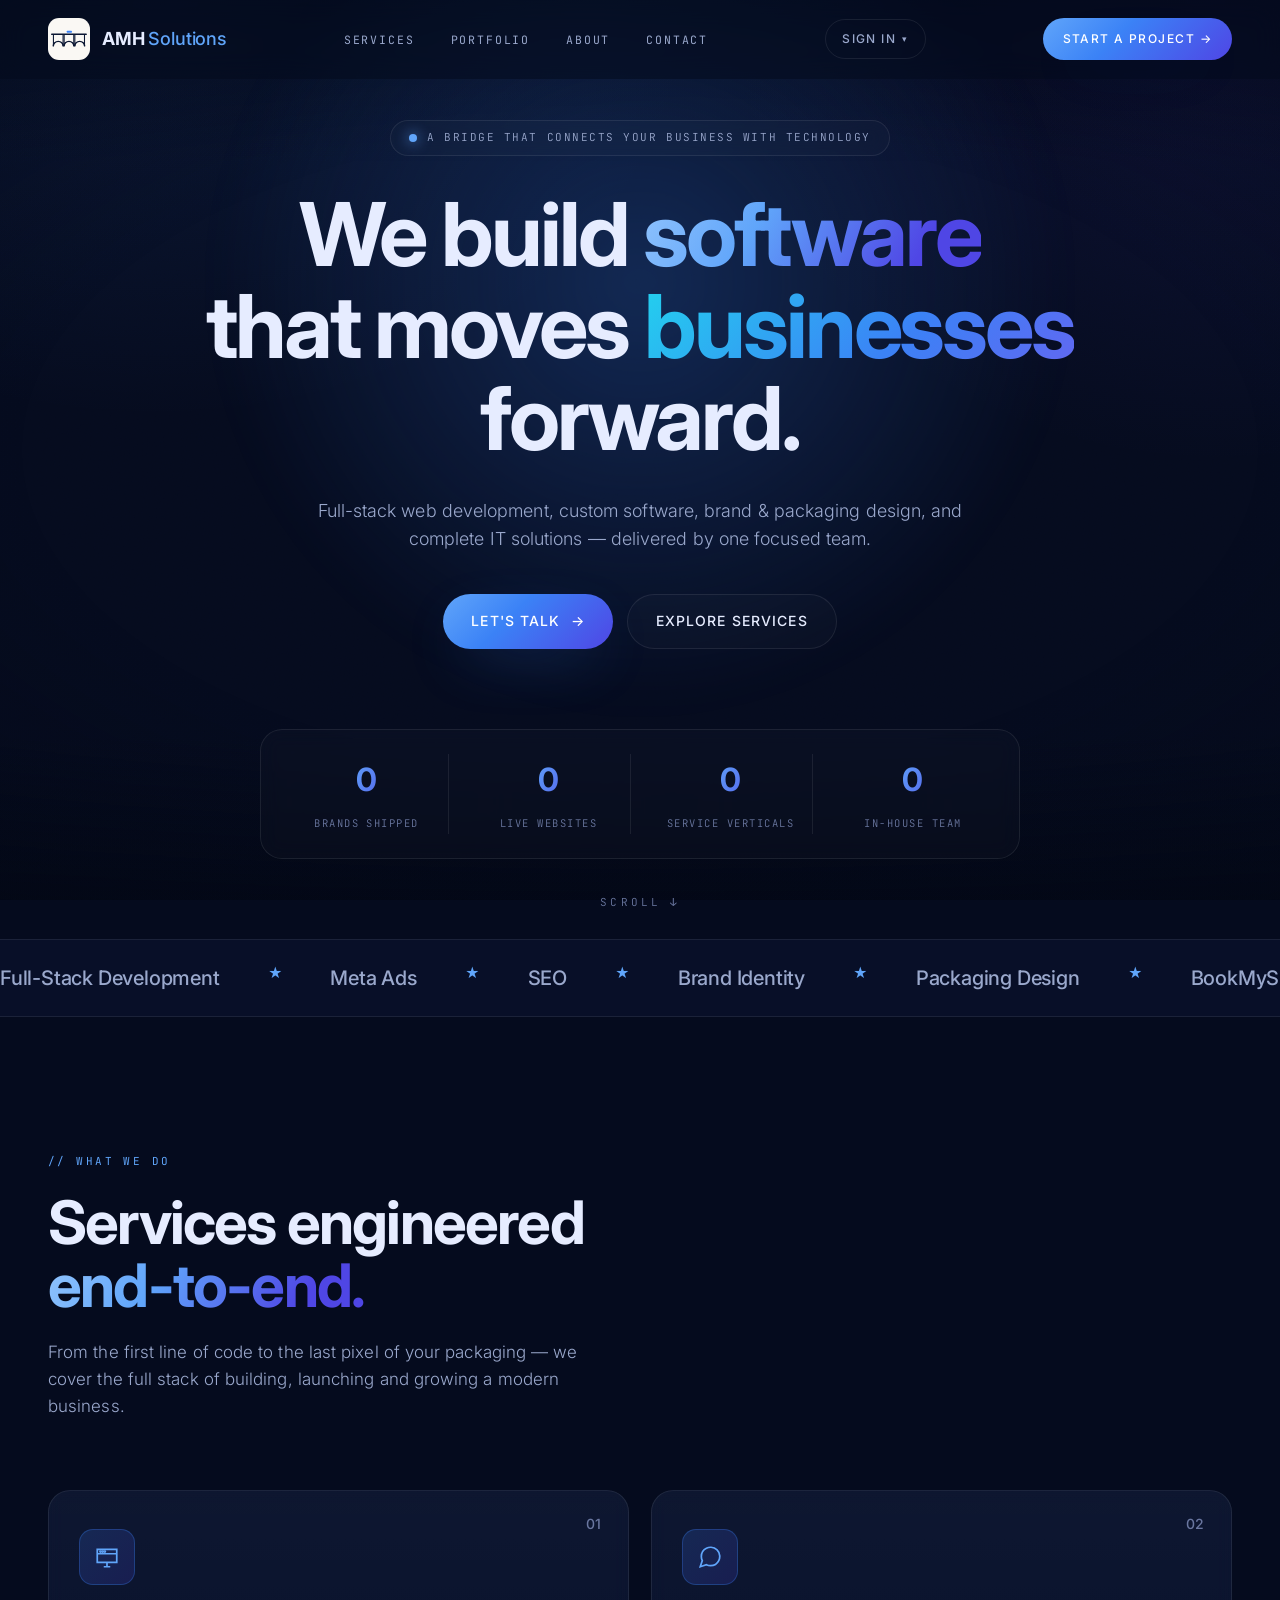
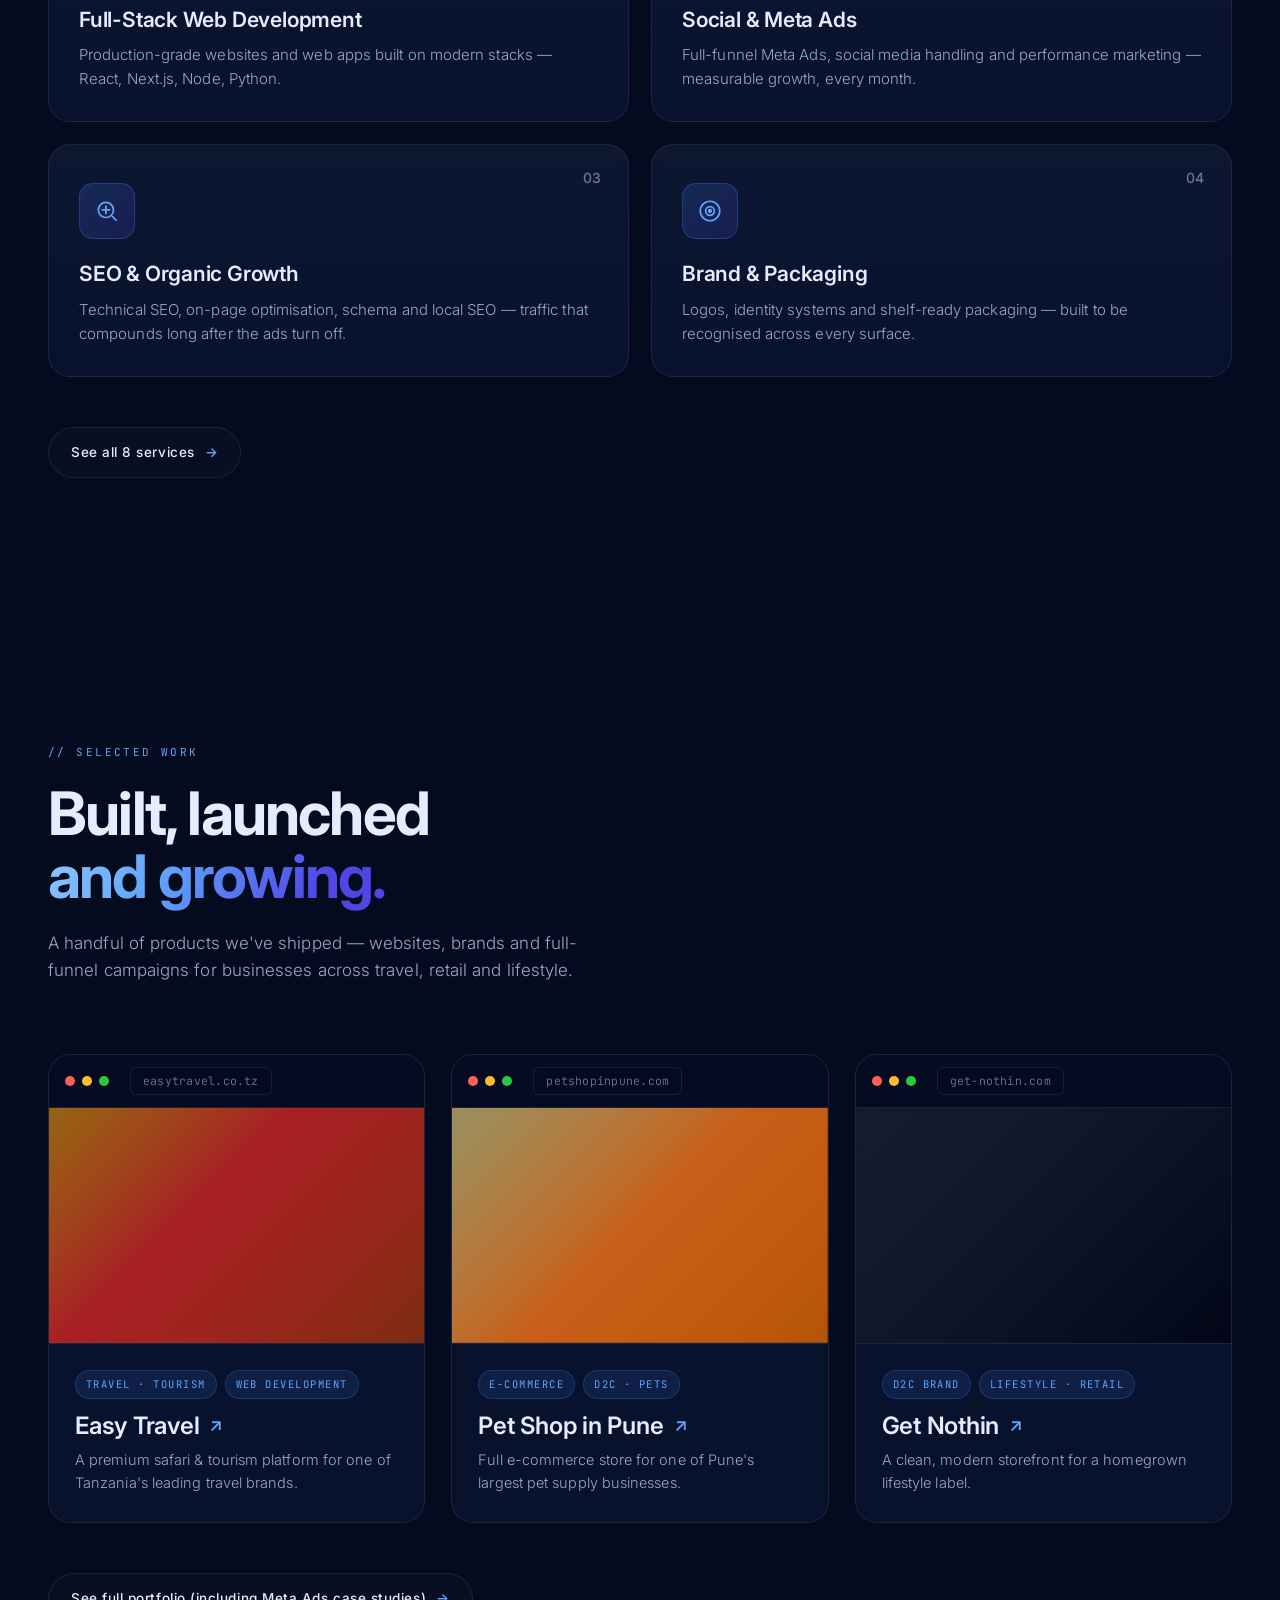
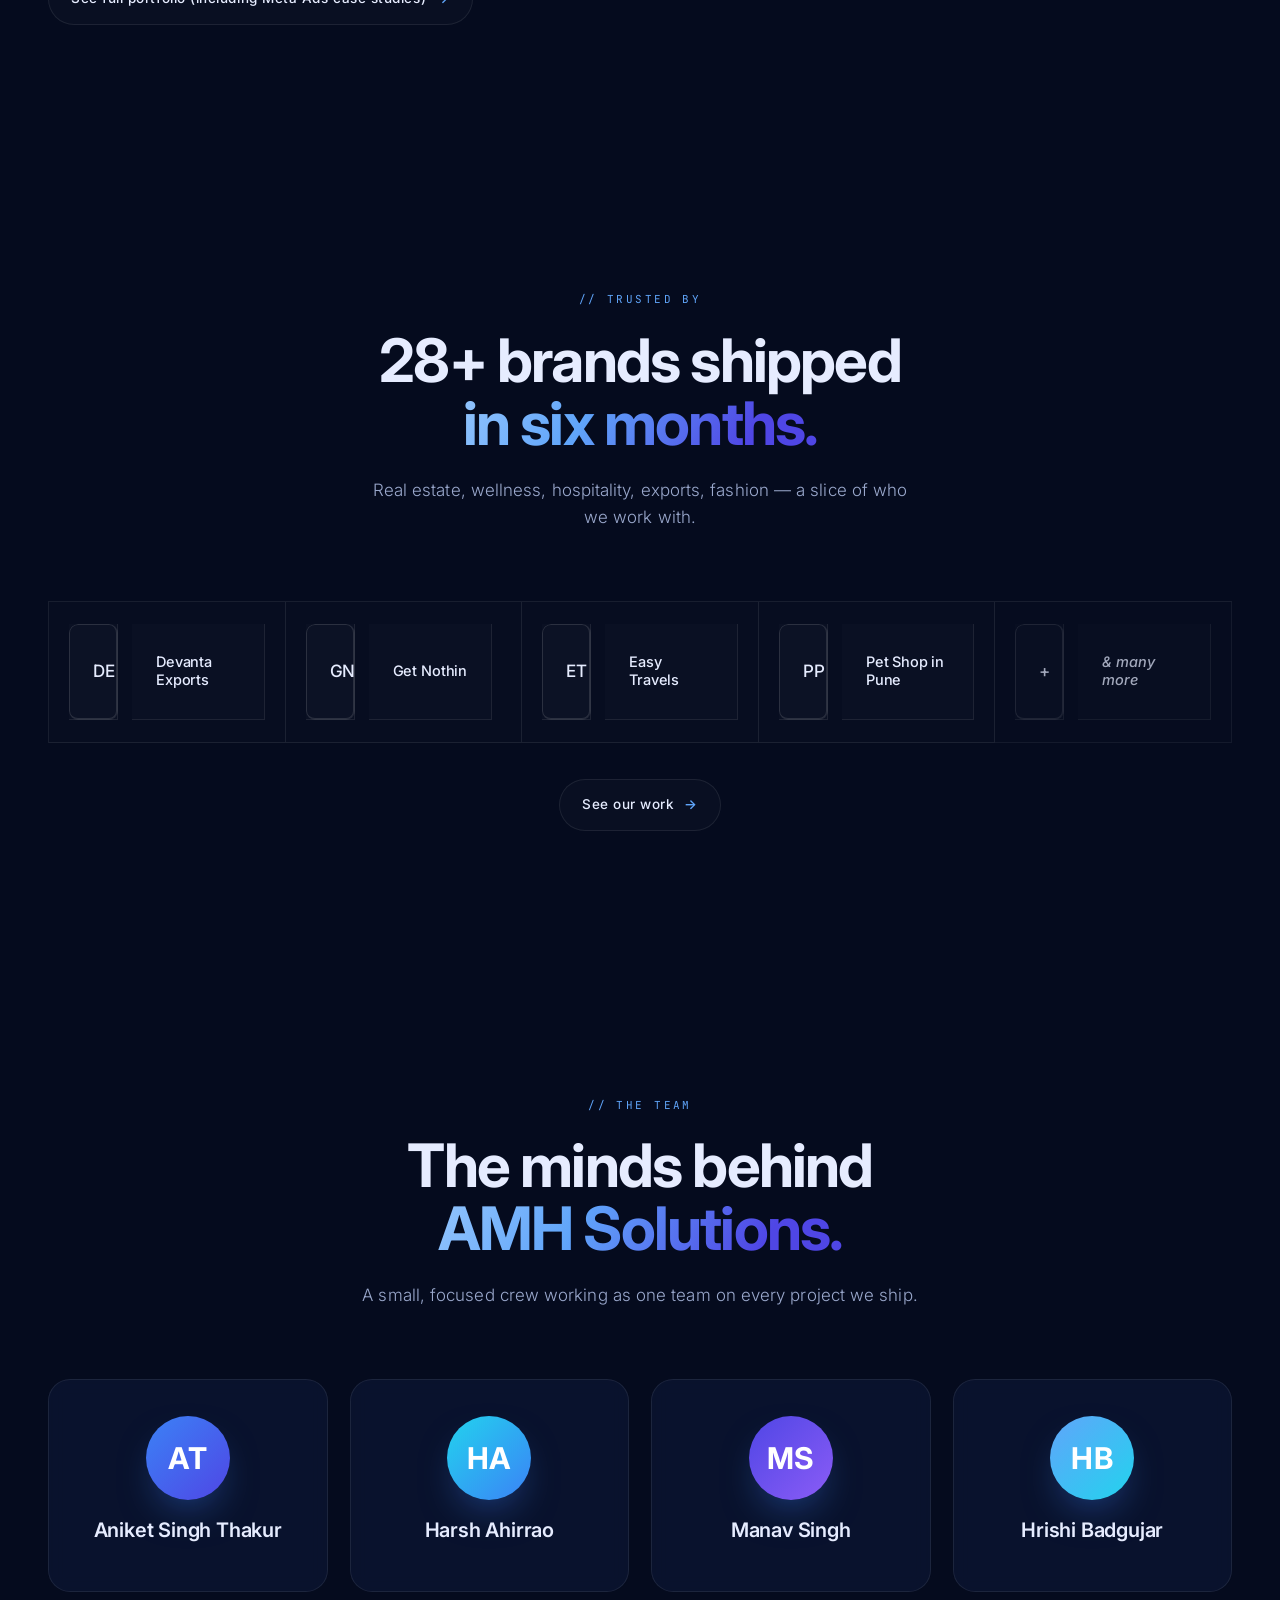
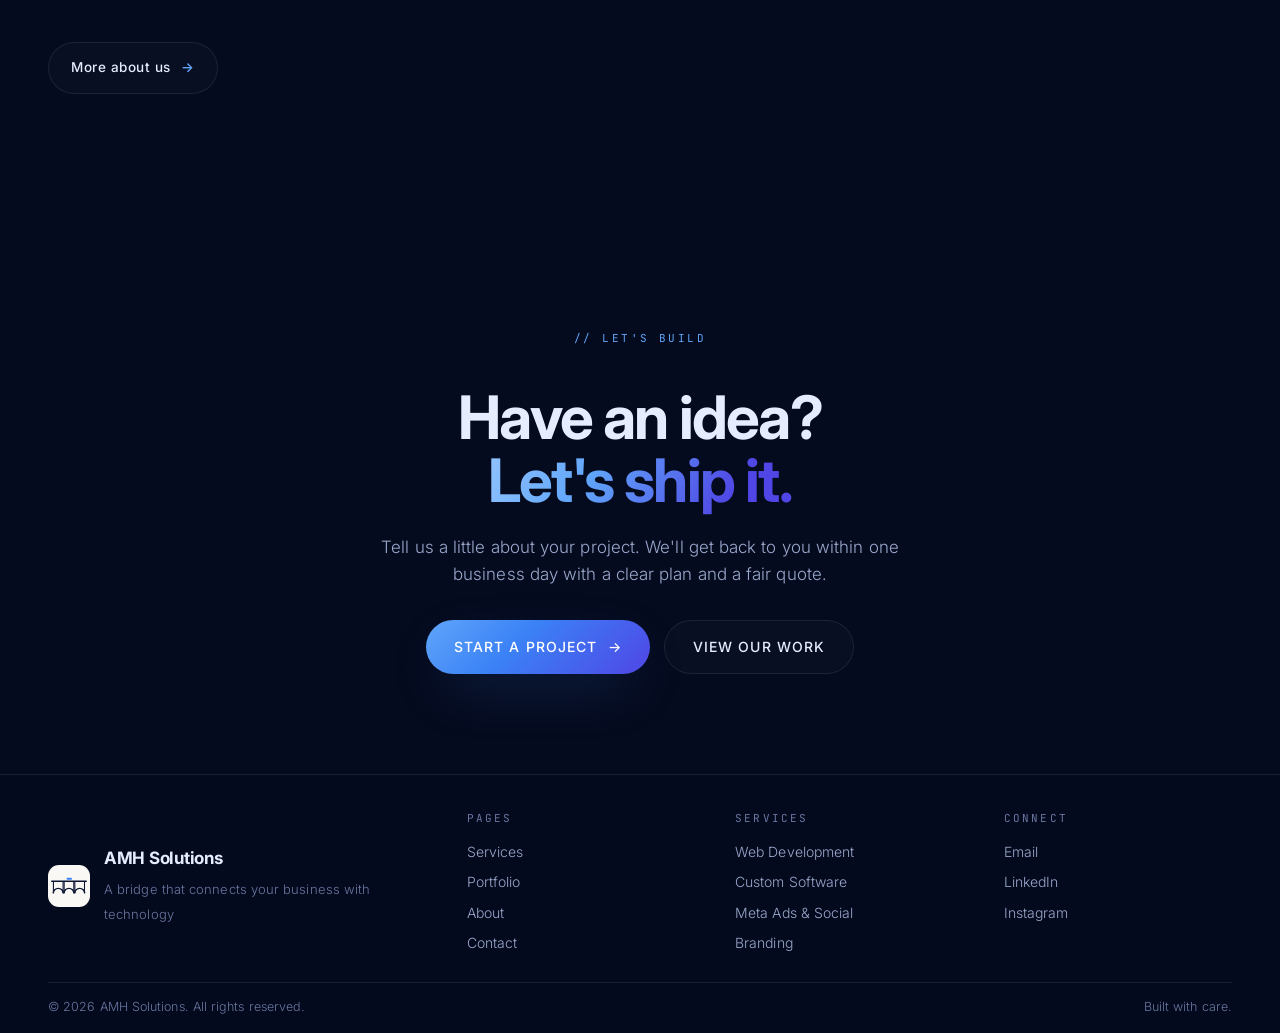
==== index.html @ 7d4ecc1d "Add files via upload" ====
<!DOCTYPE html>
<html lang="en">
<head>
  <meta charset="UTF-8" />
  <meta name="viewport" content="width=device-width, initial-scale=1.0" />
  <title>AMH Solutions — Full Stack Web Development & Complete IT Solutions</title>
  <meta name="description" content="AMH Solutions builds full-stack web applications, custom software, brand identities and complete IT solutions — engineered to scale." />
  <link rel="preconnect" href="https://fonts.googleapis.com" />
  <link rel="preconnect" href="https://fonts.gstatic.com" crossorigin />
  <link href="https://fonts.googleapis.com/css2?family=Inter:wght@300;400;500;600;700;800&family=JetBrains+Mono:wght@400;500&display=swap" rel="stylesheet" />
  <link rel="stylesheet" href="styles.css" />
  <script src="https://cdnjs.cloudflare.com/ajax/libs/three.js/0.158.0/three.min.js"></script>
</head>
<body>

  <canvas id="bgcanvas"></canvas>
  <div class="bg-grain" aria-hidden="true"></div>
  <div class="bg-vignette" aria-hidden="true"></div>

  <!-- ============ NAV ============ -->
  <nav class="nav" id="nav">
    <a href="index.html" class="logo">
      <span class="logo-mark">
        <img src="assets/amh-logo.svg" alt="AMH Solutions" />
      </span>
      <span class="logo-text">AMH<span>Solutions</span></span>
    </a>
    <ul class="nav-links">
      <li><a href="services.html">Services</a></li>
      <li><a href="portfolio.html">Portfolio</a></li>
      <li><a href="about.html">About</a></li>
      <li><a href="contact.html">Contact</a></li>
    </ul>
    <div class="nav-signin" id="navSignin">
      <button class="nav-signin-btn" type="button" aria-haspopup="true" aria-expanded="false">
        Sign in <span class="caret" aria-hidden="true">▾</span>
      </button>
      <div class="nav-signin-menu" role="menu">
        <a href="/admin/login.html" role="menuitem">
          <strong>Admin sign in</strong>
          <span>Manage portfolio, clients &amp; projects</span>
        </a>
        <a href="/client/login.html" role="menuitem">
          <strong>Client sign in</strong>
          <span>View your projects &amp; deliverables</span>
        </a>
      </div>
    </div>
    <a href="contact.html" class="nav-cta">Start a project →</a>
    <button class="nav-burger" id="burger" aria-label="Menu">
      <span></span><span></span><span></span>
    </button>
  </nav>

  <!-- ============ HERO ============ -->
  <section class="hero" id="home">
    <div class="hero-glow"></div>
    <div class="hero-inner">
      <div class="hero-tag">
        <span class="dot"></span> A bridge that connects your business with technology
      </div>
      <h1 class="hero-title">
        We build <span class="grad">software</span><br />
        that moves <span class="grad-2">businesses</span> forward.
      </h1>
      <p class="hero-sub">
        Full-stack web development, custom software, brand & packaging design,
        and complete IT solutions — delivered by one focused team.
      </p>
      <div class="hero-cta">
        <a href="contact.html" class="btn btn-primary">Let's Talk <span>→</span></a>
        <a href="services.html" class="btn btn-ghost">Explore services</a>
      </div>
      <div class="hero-stats">
        <div><strong data-count="28" data-suffix="+">0</strong><span>Brands shipped</span></div>
        <div><strong data-count="4" data-suffix="+">0</strong><span>Live websites</span></div>
        <div><strong data-count="8" data-suffix="">0</strong><span>Service verticals</span></div>
        <div><strong data-count="100" data-suffix="%">0</strong><span>In-house team</span></div>
      </div>
    </div>
    <div class="hero-scroll">scroll <span>↓</span></div>
  </section>

  <!-- ============ MARQUEE ============ -->
  <div class="marquee">
    <div class="marquee-track">
      <span>Full-Stack Development</span><span>★</span>
      <span>Meta Ads</span><span>★</span>
      <span>SEO</span><span>★</span>
      <span>Brand Identity</span><span>★</span>
      <span>Packaging Design</span><span>★</span>
      <span>BookMyShow Banners</span><span>★</span>
      <span>Performance Marketing</span><span>★</span>
      <span>Social Media</span><span>★</span>
      <span>Logo Design</span><span>★</span>
      <span>SEO</span><span>★</span>
      <span>Meta Ads</span><span>★</span>
      <span>Brand Identity</span><span>★</span>
      <span>Packaging Design</span><span>★</span>
      <span>BookMyShow Banners</span><span>★</span>
    </div>
  </div>

  <!-- ============ SERVICES TEASER ============ -->
  <section class="section services">
    <div class="section-head">
      <span class="kicker">// What we do</span>
      <h2>Services engineered<br /><span class="grad">end-to-end.</span></h2>
      <p>From the first line of code to the last pixel of your packaging — we cover the full stack of building, launching and growing a modern business.</p>
    </div>

    <div class="services-grid services-grid-teaser">
      <article class="service">
        <div class="service-icon">
          <svg viewBox="0 0 24 24" fill="none" stroke="currentColor" stroke-width="1.6"><path d="M3 5h18v12H3z"/><path d="M3 9h18"/><circle cx="6" cy="7" r=".5" fill="currentColor"/><circle cx="8" cy="7" r=".5" fill="currentColor"/><circle cx="10" cy="7" r=".5" fill="currentColor"/><path d="M9 21h6m-3-4v4"/></svg>
        </div>
        <h3>Full-Stack Web Development</h3>
        <p>Production-grade websites and web apps built on modern stacks — React, Next.js, Node, Python.</p>
        <span class="service-num">01</span>
      </article>

      <article class="service">
        <div class="service-icon">
          <svg viewBox="0 0 24 24" fill="none" stroke="currentColor" stroke-width="1.6"><path d="M21 11.5a8.38 8.38 0 0 1-.9 3.8 8.5 8.5 0 0 1-7.6 4.7 8.38 8.38 0 0 1-3.8-.9L3 21l1.9-5.7a8.38 8.38 0 0 1-.9-3.8 8.5 8.5 0 0 1 4.7-7.6 8.38 8.38 0 0 1 3.8-.9h.5a8.48 8.48 0 0 1 8 8v.5z"/></svg>
        </div>
        <h3>Social & Meta Ads</h3>
        <p>Full-funnel Meta Ads, social media handling and performance marketing — measurable growth, every month.</p>
        <span class="service-num">02</span>
      </article>

      <article class="service">
        <div class="service-icon">
          <svg viewBox="0 0 24 24" fill="none" stroke="currentColor" stroke-width="1.6"><circle cx="11" cy="11" r="7"/><path d="m21 21-4.3-4.3"/><path d="M11 7v8M7 11h8"/></svg>
        </div>
        <h3>SEO & Organic Growth</h3>
        <p>Technical SEO, on-page optimisation, schema and local SEO — traffic that compounds long after the ads turn off.</p>
        <span class="service-num">03</span>
      </article>

      <article class="service">
        <div class="service-icon">
          <svg viewBox="0 0 24 24" fill="none" stroke="currentColor" stroke-width="1.6"><circle cx="12" cy="12" r="9"/><circle cx="12" cy="12" r="4"/><circle cx="12" cy="12" r="1.2" fill="currentColor"/></svg>
        </div>
        <h3>Brand & Packaging</h3>
        <p>Logos, identity systems and shelf-ready packaging — built to be recognised across every surface.</p>
        <span class="service-num">04</span>
      </article>
    </div>

    <a href="services.html" class="section-link">See all 8 services <span>→</span></a>
  </section>

  <!-- ============ WORK TEASER ============ -->
  <section class="section work">
    <div class="section-head">
      <span class="kicker">// Selected work</span>
      <h2>Built, launched<br /><span class="grad">and growing.</span></h2>
      <p>A handful of products we've shipped — websites, brands and full-funnel campaigns for businesses across travel, retail and lifestyle.</p>
    </div>

    <div class="work-grid">
      <a class="work-card" href="https://www.easytravel.co.tz/" target="_blank" rel="noopener noreferrer">
        <div class="work-frame">
          <div class="frame-bar">
            <span class="dot-r"></span><span class="dot-y"></span><span class="dot-g"></span>
            <div class="frame-url">easytravel.co.tz</div>
          </div>
          <div class="frame-screen frame-travel">
            <img loading="lazy" src="https://image.thum.io/get/width/1200/crop/800/https://www.easytravel.co.tz/" alt="Easy Travel — Tanzania safari & tourism" onerror="this.style.display='none'" />
          </div>
        </div>
        <div class="work-meta">
          <div class="work-tags"><span>Travel · Tourism</span><span>Web Development</span></div>
          <h3>Easy Travel <span class="arrow">↗</span></h3>
          <p>A premium safari & tourism platform for one of Tanzania's leading travel brands.</p>
        </div>
      </a>

      <a class="work-card" href="https://petshopinpune.com/" target="_blank" rel="noopener noreferrer">
        <div class="work-frame">
          <div class="frame-bar">
            <span class="dot-r"></span><span class="dot-y"></span><span class="dot-g"></span>
            <div class="frame-url">petshopinpune.com</div>
          </div>
          <div class="frame-screen frame-pet">
            <img loading="lazy" src="https://image.thum.io/get/width/1200/crop/800/https://petshopinpune.com/" alt="Pet Shop in Pune — online pet supplies" onerror="this.style.display='none'" />
          </div>
        </div>
        <div class="work-meta">
          <div class="work-tags"><span>E-commerce</span><span>D2C · Pets</span></div>
          <h3>Pet Shop in Pune <span class="arrow">↗</span></h3>
          <p>Full e-commerce store for one of Pune's largest pet supply businesses.</p>
        </div>
      </a>

      <a class="work-card" href="https://get-nothin.com/" target="_blank" rel="noopener noreferrer">
        <div class="work-frame">
          <div class="frame-bar">
            <span class="dot-r"></span><span class="dot-y"></span><span class="dot-g"></span>
            <div class="frame-url">get-nothin.com</div>
          </div>
          <div class="frame-screen frame-nothin">
            <img loading="lazy" src="https://image.thum.io/get/width/1200/crop/800/https://get-nothin.com/" alt="Get Nothin — lifestyle D2C brand" onerror="this.style.display='none'" />
          </div>
        </div>
        <div class="work-meta">
          <div class="work-tags"><span>D2C Brand</span><span>Lifestyle · Retail</span></div>
          <h3>Get Nothin <span class="arrow">↗</span></h3>
          <p>A clean, modern storefront for a homegrown lifestyle label.</p>
        </div>
      </a>
    </div>

    <a href="portfolio.html" class="section-link">See full portfolio (including Meta Ads case studies) <span>→</span></a>
  </section>

  <!-- ============ BRANDS STRIP (homepage) ============ -->
  <section class="section brands brands-home">
    <div class="section-head center">
      <span class="kicker">// Trusted by</span>
      <h2>28+ brands shipped<br /><span class="grad">in six months.</span></h2>
      <p>Real estate, wellness, hospitality, exports, fashion — a slice of who we work with.</p>
    </div>
    <div class="brands-grid brands-logo-grid">
      <a class="brand-tile" href="https://devantaexports.com/" target="_blank" rel="noopener">
        <span class="brand-logo-wrap">
          <img src="https://www.google.com/s2/favicons?domain=devantaexports.com&sz=128" alt="Devanta Exports" loading="lazy" onerror="this.classList.add('failed')" />
          <span class="brand-mono" style="--bc:#B45309">DE</span>
        </span>
        <span>Devanta Exports</span>
      </a>
      <a class="brand-tile" href="https://get-nothin.com/" target="_blank" rel="noopener">
        <span class="brand-logo-wrap">
          <img src="https://www.google.com/s2/favicons?domain=get-nothin.com&sz=128" alt="Get Nothin" loading="lazy" onerror="this.classList.add('failed')" />
          <span class="brand-mono" style="--bc:#0F172A">GN</span>
        </span>
        <span>Get Nothin</span>
      </a>
      <a class="brand-tile" href="https://www.easytravel.co.tz/" target="_blank" rel="noopener">
        <span class="brand-logo-wrap">
          <img src="https://www.google.com/s2/favicons?domain=easytravel.co.tz&sz=128" alt="Easy Travels" loading="lazy" onerror="this.classList.add('failed')" />
          <span class="brand-mono" style="--bc:#F59E0B">ET</span>
        </span>
        <span>Easy Travels</span>
      </a>
      <a class="brand-tile" href="https://petshopinpune.com/" target="_blank" rel="noopener">
        <span class="brand-logo-wrap">
          <img src="https://www.google.com/s2/favicons?domain=petshopinpune.com&sz=128" alt="Pet Shop in Pune" loading="lazy" onerror="this.classList.add('failed')" />
          <span class="brand-mono" style="--bc:#EA580C">PP</span>
        </span>
        <span>Pet Shop in Pune</span>
      </a>
      <div class="brand-tile brand-tile-more">
        <span class="brand-logo-wrap">
          <span class="brand-mono" style="--bc:#6366F1">+</span>
        </span>
        <span>& many more</span>
      </div>
    </div>
    <a href="portfolio.html" class="section-link">See our work <span>→</span></a>
  </section>

  <!-- ============ TEAM TEASER ============ -->
  <section class="section team">
    <div class="section-head center">
      <span class="kicker">// The team</span>
      <h2>The minds behind<br /><span class="grad">AMH Solutions.</span></h2>
      <p>A small, focused crew working as one team on every project we ship.</p>
    </div>

    <div class="team-grid">
      <article class="member">
        <div class="member-avatar" style="--ag1:#3B82F6; --ag2:#4F46E5">AT</div>
        <h3>Aniket Singh Thakur</h3>
      </article>
      <article class="member">
        <div class="member-avatar" style="--ag1:#22D3EE; --ag2:#3B82F6">HA</div>
        <h3>Harsh Ahirrao</h3>
      </article>
      <article class="member">
        <div class="member-avatar" style="--ag1:#4F46E5; --ag2:#8B5CF6">MS</div>
        <h3>Manav Singh</h3>
      </article>
      <article class="member">
        <div class="member-avatar" style="--ag1:#60A5FA; --ag2:#22D3EE">HB</div>
        <h3>Hrishi Badgujar</h3>
      </article>
    </div>

    <a href="about.html" class="section-link">More about us <span>→</span></a>
  </section>

  <!-- ============ CTA STRIP ============ -->
  <section class="section home-cta">
    <div class="home-cta-inner">
      <span class="kicker">// Let's build</span>
      <h2>Have an idea?<br /><span class="grad">Let's ship it.</span></h2>
      <p>Tell us a little about your project. We'll get back to you within one business day with a clear plan and a fair quote.</p>
      <div class="home-cta-actions">
        <a href="contact.html" class="btn btn-primary">Start a project <span>→</span></a>
        <a href="portfolio.html" class="btn btn-ghost">View our work</a>
      </div>
    </div>
  </section>

  <!-- ============ FOOTER ============ -->
  <footer class="footer">
    <div class="footer-inner">
      <div class="footer-brand">
        <span class="logo-mark">
          <img src="assets/amh-logo.svg" alt="AMH Solutions" />
        </span>
        <div>
          <strong>AMH Solutions</strong>
          <span>A bridge that connects your business with technology</span>
        </div>
      </div>
      <div class="footer-cols">
        <div>
          <h5>Pages</h5>
          <a href="services.html">Services</a>
          <a href="portfolio.html">Portfolio</a>
          <a href="about.html">About</a>
          <a href="contact.html">Contact</a>
        </div>
        <div>
          <h5>Services</h5>
          <a href="services.html">Web Development</a>
          <a href="services.html">Custom Software</a>
          <a href="services.html">Meta Ads & Social</a>
          <a href="services.html">Branding</a>
        </div>
        <div>
          <h5>Connect</h5>
          <a href="mailto:hello@amhsolutions.com">Email</a>
          <a href="#">LinkedIn</a>
          <a href="#">Instagram</a>
        </div>
      </div>
    </div>
    <div class="footer-bottom">
      <span>© 2026 AMH Solutions. All rights reserved.</span>
      <span>Built with care.</span>
    </div>
  </footer>

  <!-- GSAP + Lenis -->
  <script src="https://cdnjs.cloudflare.com/ajax/libs/gsap/3.12.5/gsap.min.js"></script>
  <script src="https://cdnjs.cloudflare.com/ajax/libs/gsap/3.12.5/ScrollTrigger.min.js"></script>
  <script src="https://unpkg.com/lenis@1.0.45/dist/lenis.min.js"></script>
  <script src="script.js"></script>
  <script src="/dynamic.js" defer></script>
</body>
</html>
---- styles.css ----
/* ====================================================
   AMH SOLUTIONS — modern blue theme
   ==================================================== */

:root {
  --bg: #050B1E;
  --bg-2: #0A1330;
  --surface: #0E1A3D;
  --surface-2: #132352;
  --line: rgba(255, 255, 255, 0.08);
  --text: #E6ECFF;
  --text-dim: #9AA8CC;
  --text-mute: #6A77A0;

  --blue: #2563EB;        /* primary royal blue */
  --blue-bright: #3B82F6; /* vibrant */
  --blue-light: #60A5FA;  /* highlight */
  --blue-deep: #1D4ED8;   /* deep */
  --cyan: #22D3EE;        /* accent */
  --indigo: #4F46E5;      /* gradient pair */

  --grad: linear-gradient(135deg, #60A5FA 0%, #3B82F6 40%, #4F46E5 100%);
  --grad-2: linear-gradient(135deg, #22D3EE 0%, #3B82F6 60%, #6366F1 100%);
  --grad-text: linear-gradient(120deg, #93C5FD 0%, #60A5FA 35%, #4F46E5 80%);

  --r-lg: 22px;
  --r-md: 14px;
  --r-sm: 8px;

  --shadow-blue: 0 20px 60px -20px rgba(59, 130, 246, 0.45);
}

* { box-sizing: border-box; margin: 0; padding: 0; }

html { scroll-behavior: auto; }
html.lenis-smooth { scroll-behavior: auto !important; }

body {
  font-family: 'Inter', system-ui, sans-serif;
  background: var(--bg);
  color: var(--text);
  line-height: 1.6;
  font-weight: 300;
  letter-spacing: 0.005em;
  -webkit-font-smoothing: antialiased;
  -moz-osx-font-smoothing: grayscale;
  overflow-x: hidden;
  position: relative;
}

/* deep base layer that sits beneath the shader so initial paint is dark */
body::before {
  content: '';
  position: fixed;
  inset: 0;
  background:
    radial-gradient(900px 700px at 12% 0%, rgba(59, 130, 246, 0.10), transparent 60%),
    radial-gradient(800px 700px at 95% 5%, rgba(79, 70, 229, 0.10), transparent 60%),
    #050B1E;
  pointer-events: none;
  z-index: 0;
}

#bgcanvas {
  position: fixed;
  inset: 0;
  width: 100%;
  height: 100%;
  z-index: 1;
  pointer-events: none;
  opacity: 0;
  transition: opacity 1.4s ease-out;
}
#bgcanvas.is-ready { opacity: 1; }

/* film grain — SVG fractal noise, very subtle */
.bg-grain {
  position: fixed;
  inset: 0;
  z-index: 2;
  pointer-events: none;
  opacity: 0.18;
  mix-blend-mode: overlay;
  background-image: url("data:image/svg+xml,%3Csvg viewBox='0 0 200 200' xmlns='http://www.w3.org/2000/svg'%3E%3Cfilter id='n'%3E%3CfeTurbulence type='fractalNoise' baseFrequency='0.85' numOctaves='3' stitchTiles='stitch'/%3E%3C/filter%3E%3Crect width='100%25' height='100%25' filter='url(%23n)' opacity='0.55'/%3E%3C/svg%3E");
  background-size: 220px 220px;
}
/* vignette to anchor the corners and give depth */
.bg-vignette {
  position: fixed;
  inset: 0;
  z-index: 2;
  pointer-events: none;
  background:
    radial-gradient(120% 90% at 50% 50%, transparent 40%, rgba(2, 6, 18, 0.55) 100%),
    linear-gradient(180deg, rgba(2, 6, 18, 0.35) 0%, transparent 18%, transparent 82%, rgba(2, 6, 18, 0.55) 100%);
}

img, svg { display: block; max-width: 100%; }
a { color: inherit; text-decoration: none; }
button { font: inherit; cursor: pointer; border: none; background: none; color: inherit; }

h1, h2, h3, h4, h5 {
  font-family: 'Inter', system-ui, sans-serif;
  font-weight: 700;
  letter-spacing: -0.028em;
  line-height: 1.05;
}
h3, h4, h5 { font-weight: 600; letter-spacing: -0.018em; }

.grad, .grad-2 {
  background: var(--grad-text);
  -webkit-background-clip: text;
  background-clip: text;
  color: transparent;
}
.grad-2 { background: var(--grad-2); -webkit-background-clip: text; background-clip: text; color: transparent; }

.kicker {
  display: inline-block;
  font-family: 'JetBrains Mono', 'Courier New', monospace;
  font-size: 11px;
  letter-spacing: 0.22em;
  text-transform: uppercase;
  color: var(--blue-light);
  margin-bottom: 20px;
  font-weight: 400;
}

/* ============ NAV ============ */
.nav {
  position: fixed;
  top: 0;
  left: 0;
  right: 0;
  z-index: 100;
  display: flex;
  align-items: center;
  justify-content: space-between;
  padding: 18px 48px;
  backdrop-filter: blur(14px);
  -webkit-backdrop-filter: blur(14px);
  background: rgba(5, 11, 30, 0.55);
  border-bottom: 1px solid transparent;
  transition: border-color 0.3s, background 0.3s, padding 0.3s;
}
.nav.scrolled {
  border-bottom-color: var(--line);
  background: rgba(5, 11, 30, 0.85);
  padding: 12px 48px;
}

.logo {
  display: flex;
  align-items: center;
  gap: 12px;
  font-family: 'Inter', system-ui, sans-serif;
  font-weight: 700;
  font-size: 18px;
}
.logo-mark {
  width: 42px;
  height: 42px;
  border-radius: 11px;
  overflow: hidden;
  box-shadow: var(--shadow-blue);
  display: block;
  flex: 0 0 auto;
  transition: transform 0.4s cubic-bezier(.2,.8,.2,1);
}
.logo-mark svg, .logo-mark img { width: 100%; height: 100%; display: block; object-fit: contain; }
.logo:hover .logo-mark { transform: rotate(-4deg) scale(1.04); }
.logo-text { letter-spacing: -0.01em; }
.logo-text span { color: var(--blue-light); font-weight: 500; margin-left: 4px; }

.nav-links {
  display: flex;
  gap: 36px;
  list-style: none;
}
.nav-links a {
  font-family: 'JetBrains Mono', 'Courier New', monospace;
  font-size: 11.5px;
  letter-spacing: 0.16em;
  text-transform: uppercase;
  color: var(--text-dim);
  font-weight: 400;
  position: relative;
  transition: color 0.2s;
}
.nav-links a::after {
  content: '';
  position: absolute;
  left: 0;
  bottom: -6px;
  height: 2px;
  width: 0;
  background: var(--grad);
  transition: width 0.3s;
}
.nav-links a:hover { color: var(--text); }
.nav-links a:hover::after { width: 100%; }
.nav-links a.is-active { color: var(--text); }
.nav-links a.is-active::after { width: 100%; }

.nav-cta {
  padding: 11px 20px;
  border-radius: 999px;
  background: var(--grad);
  color: white;
  font-family: 'Inter', sans-serif;
  font-weight: 500;
  font-size: 12px;
  letter-spacing: 0.12em;
  text-transform: uppercase;
  box-shadow: var(--shadow-blue);
  transition: transform 0.2s, box-shadow 0.2s;
}
.nav-cta:hover { transform: translateY(-2px); box-shadow: 0 25px 70px -15px rgba(59, 130, 246, 0.6); }

/* Header Sign-in dropdown */
.nav-signin { position: relative; }
.nav-signin-btn {
  background: transparent;
  border: 1px solid var(--line);
  border-radius: 999px;
  padding: 9px 16px;
  color: var(--text-dim);
  font-family: 'Inter', sans-serif;
  font-weight: 500;
  font-size: 12px;
  letter-spacing: 0.12em;
  text-transform: uppercase;
  cursor: pointer;
  display: inline-flex;
  align-items: center;
  gap: 6px;
  transition: color 0.2s, border-color 0.2s, background 0.2s;
}
.nav-signin-btn .caret { font-size: 9px; transition: transform 0.2s; }
.nav-signin-btn:hover {
  color: var(--text);
  border-color: rgba(59, 130, 246, 0.4);
  background: rgba(59, 130, 246, 0.06);
}
.nav-signin.is-open .nav-signin-btn {
  color: var(--text);
  border-color: rgba(59, 130, 246, 0.5);
  background: rgba(59, 130, 246, 0.10);
}
.nav-signin.is-open .nav-signin-btn .caret { transform: rotate(180deg); }
.nav-signin-menu {
  position: absolute;
  top: calc(100% + 10px);
  right: 0;
  min-width: 260px;
  padding: 8px;
  background: rgba(14, 26, 61, 0.95);
  -webkit-backdrop-filter: blur(18px);
  backdrop-filter: blur(18px);
  border: 1px solid var(--line);
  border-radius: 14px;
  box-shadow: 0 30px 80px -20px rgba(0, 0, 0, 0.6);
  opacity: 0;
  visibility: hidden;
  transform: translateY(-6px);
  transition: opacity 0.2s, transform 0.2s, visibility 0.2s;
  z-index: 110;
}
.nav-signin.is-open .nav-signin-menu {
  opacity: 1;
  visibility: visible;
  transform: translateY(0);
}
.nav-signin-menu a {
  display: block;
  padding: 12px 14px;
  border-radius: 9px;
  text-decoration: none;
  color: var(--text);
  transition: background 0.2s;
}
.nav-signin-menu a:hover { background: rgba(59, 130, 246, 0.14); }
.nav-signin-menu a strong {
  display: block;
  font-weight: 600;
  font-size: 14px;
  letter-spacing: 0;
}
.nav-signin-menu a span {
  display: block;
  font-size: 12px;
  color: var(--text-dim);
  margin-top: 2px;
}
.is-authed .nav-signin { display: none; }

.nav-burger {
  display: none;
  flex-direction: column;
  gap: 5px;
}
.nav-burger span {
  width: 24px;
  height: 2px;
  background: var(--text);
  border-radius: 2px;
  transition: 0.3s;
}

/* ============ HERO ============ */
.hero {
  position: relative;
  min-height: 100vh;
  display: flex;
  align-items: center;
  justify-content: center;
  padding: 120px 48px 80px;
  z-index: 2;
  text-align: center;
}
.hero-glow {
  position: absolute;
  top: 30%;
  left: 50%;
  transform: translate(-50%, -50%);
  width: 1000px;
  height: 1000px;
  background: radial-gradient(circle, rgba(59, 130, 246, 0.25) 0%, transparent 60%);
  pointer-events: none;
  z-index: -1;
  filter: blur(20px);
}
.hero-inner {
  max-width: 980px;
  width: 100%;
}
.hero-tag {
  display: inline-flex;
  align-items: center;
  gap: 10px;
  padding: 8px 18px;
  border: 1px solid var(--line);
  border-radius: 999px;
  font-family: 'JetBrains Mono', 'Courier New', monospace;
  font-size: 11px;
  letter-spacing: 0.14em;
  text-transform: uppercase;
  color: var(--text-dim);
  background: rgba(255, 255, 255, 0.02);
  margin-bottom: 32px;
  backdrop-filter: blur(10px);
}
.hero-tag .dot {
  width: 8px;
  height: 8px;
  border-radius: 50%;
  background: var(--blue-light);
  box-shadow: 0 0 14px var(--blue-light);
  animation: pulse 1.6s ease-in-out infinite;
}
@keyframes pulse {
  0%, 100% { opacity: 1; transform: scale(1); }
  50% { opacity: 0.5; transform: scale(1.4); }
}

.hero-title {
  font-size: clamp(44px, 7vw, 88px);
  font-weight: 700;
  margin-bottom: 32px;
  letter-spacing: -0.035em;
}

.hero-sub {
  font-size: clamp(16px, 1.4vw, 19px);
  color: var(--text-dim);
  max-width: 660px;
  margin: 0 auto 40px;
}

.hero-cta {
  display: flex;
  gap: 14px;
  justify-content: center;
  flex-wrap: wrap;
  margin-bottom: 80px;
}

.btn {
  display: inline-flex;
  align-items: center;
  gap: 10px;
  padding: 15px 28px;
  border-radius: 999px;
  font-weight: 500;
  font-size: 14px;
  font-family: 'Inter', sans-serif;
  letter-spacing: 0.08em;
  text-transform: uppercase;
  transition: transform 0.25s, box-shadow 0.25s, background 0.3s, color 0.2s;
  cursor: pointer;
}
.btn span {
  display: inline-block;
  transition: transform 0.25s;
}
.btn:hover span { transform: translateX(4px); }

.btn-primary {
  background: var(--grad);
  color: white;
  box-shadow: var(--shadow-blue);
}
.btn-primary:hover {
  transform: translateY(-3px);
  box-shadow: 0 30px 80px -20px rgba(59, 130, 246, 0.7);
}
.btn-ghost {
  border: 1px solid var(--line);
  color: var(--text);
  background: rgba(255, 255, 255, 0.02);
}
.btn-ghost:hover {
  background: rgba(59, 130, 246, 0.12);
  border-color: var(--blue-bright);
}
.btn-block { width: 100%; justify-content: center; }

.hero-stats {
  display: grid;
  grid-template-columns: repeat(4, 1fr);
  gap: 18px;
  max-width: 760px;
  margin: 0 auto;
  padding: 24px;
  border: 1px solid var(--line);
  border-radius: var(--r-lg);
  background: rgba(255, 255, 255, 0.02);
  backdrop-filter: blur(10px);
}
.hero-stats > div {
  text-align: center;
  border-right: 1px solid var(--line);
  padding: 0 8px;
}
.hero-stats > div:last-child { border-right: none; }
.hero-stats strong {
  display: block;
  font-family: 'Inter', system-ui, sans-serif;
  font-size: 32px;
  font-weight: 700;
  background: var(--grad-text);
  -webkit-background-clip: text;
  background-clip: text;
  color: transparent;
  margin-bottom: 4px;
}
.hero-stats span {
  font-family: 'JetBrains Mono', 'Courier New', monospace;
  font-size: 10.5px;
  color: var(--text-mute);
  letter-spacing: 0.14em;
  text-transform: uppercase;
}

.hero-scroll {
  position: absolute;
  bottom: 28px;
  left: 50%;
  transform: translateX(-50%);
  font-family: 'JetBrains Mono', 'Courier New', monospace;
  font-size: 11px;
  letter-spacing: 0.3em;
  text-transform: uppercase;
  color: var(--text-mute);
  display: flex;
  align-items: center;
  gap: 8px;
}
.hero-scroll span {
  display: inline-block;
  animation: bounce 2s ease-in-out infinite;
}
@keyframes bounce {
  0%, 100% { transform: translateY(0); }
  50% { transform: translateY(8px); }
}

/* ============ MARQUEE ============ */
.marquee {
  position: relative;
  z-index: 2;
  overflow: hidden;
  border-top: 1px solid var(--line);
  border-bottom: 1px solid var(--line);
  padding: 22px 0;
  background: rgba(10, 19, 48, 0.6);
}
.marquee-track {
  display: flex;
  gap: 48px;
  width: max-content;
  animation: marquee 35s linear infinite;
  font-family: 'Inter', system-ui, sans-serif;
  font-size: 20px;
  font-weight: 500;
  color: var(--text-dim);
  white-space: nowrap;
  letter-spacing: -0.01em;
}
.marquee-track span:nth-child(even) {
  color: var(--blue-light);
  font-size: 14px;
}
@keyframes marquee {
  to { transform: translateX(-50%); }
}

/* ============ SECTIONS ============ */
.section {
  position: relative;
  z-index: 2;
  padding: 130px 48px;
  max-width: 1280px;
  margin: 0 auto;
}

.section-head {
  max-width: 720px;
  margin-bottom: 70px;
}
.section-head.center { margin: 0 auto 70px; text-align: center; }
.section-head h2 {
  font-size: clamp(36px, 5vw, 60px);
  font-weight: 700;
  margin-bottom: 22px;
  letter-spacing: -0.03em;
}
.section-head p {
  font-size: 17px;
  color: var(--text-dim);
  max-width: 560px;
}
.section-head.center p { margin: 0 auto; }

/* ============ SERVICES ============ */
.services-grid {
  display: grid;
  grid-template-columns: repeat(3, 1fr);
  gap: 22px;
}
.service {
  position: relative;
  padding: 38px 30px 30px;
  border: 1px solid var(--line);
  border-radius: var(--r-lg);
  background:
    linear-gradient(180deg, rgba(255, 255, 255, 0.02), rgba(255, 255, 255, 0)),
    rgba(14, 26, 61, 0.5);
  overflow: hidden;
  transition: transform 0.4s cubic-bezier(.2, .8, .2, 1), border-color 0.3s, background 0.4s;
  cursor: pointer;
  backdrop-filter: blur(8px);
}
.service::before {
  content: '';
  position: absolute;
  inset: 0;
  background: radial-gradient(450px 220px at var(--mx, 50%) var(--my, 0%), rgba(59, 130, 246, 0.18), transparent 65%);
  opacity: 0;
  transition: opacity 0.4s;
  pointer-events: none;
}
.service:hover {
  transform: translateY(-6px);
  border-color: rgba(59, 130, 246, 0.5);
}
.service:hover::before { opacity: 1; }

.service-wide { grid-column: span 3; display: grid; grid-template-columns: 80px 1fr auto; gap: 28px; align-items: center; padding: 30px 36px; }
.service-wide .service-num { position: static; font-size: 80px; }

.service-icon {
  width: 56px;
  height: 56px;
  display: grid;
  place-items: center;
  border-radius: var(--r-md);
  background: linear-gradient(135deg, rgba(59, 130, 246, 0.18), rgba(79, 70, 229, 0.18));
  border: 1px solid rgba(59, 130, 246, 0.3);
  color: var(--blue-light);
  margin-bottom: 24px;
  transition: transform 0.4s;
}
.service:hover .service-icon { transform: rotate(-6deg) scale(1.05); }
.service-icon svg { width: 26px; height: 26px; }
.service-wide .service-icon { margin-bottom: 0; width: 64px; height: 64px; }
.service-wide .service-icon svg { width: 30px; height: 30px; }

.service h3 {
  font-size: 21px;
  font-weight: 600;
  margin-bottom: 12px;
  letter-spacing: -0.01em;
}
.service p {
  color: var(--text-dim);
  font-size: 15px;
  line-height: 1.6;
}
.service-num {
  position: absolute;
  top: 22px;
  right: 26px;
  font-family: 'Inter', system-ui, sans-serif;
  font-size: 14px;
  color: var(--text-mute);
  font-weight: 500;
  letter-spacing: 0.05em;
}

/* ============ WORK ============ */
.work-grid {
  display: grid;
  grid-template-columns: repeat(3, 1fr);
  gap: 26px;
}
/* Portfolio page: 4 cards balance better in 2×2 */
.work-grid-2x2 { grid-template-columns: repeat(2, 1fr); gap: 32px; }
.work-card {
  position: relative;
  display: flex;
  flex-direction: column;
  border: 1px solid var(--line);
  border-radius: var(--r-lg);
  background: rgba(14, 26, 61, 0.5);
  overflow: hidden;
  transition: transform 0.4s cubic-bezier(.2,.8,.2,1), border-color 0.3s, box-shadow 0.4s;
  backdrop-filter: blur(8px);
  text-decoration: none;
  color: inherit;
}
.work-card:hover {
  transform: translateY(-8px);
  border-color: rgba(59, 130, 246, 0.55);
  box-shadow: 0 30px 80px -30px rgba(59, 130, 246, 0.45);
}

.work-frame {
  position: relative;
  border-bottom: 1px solid var(--line);
}
.frame-bar {
  display: flex;
  align-items: center;
  gap: 7px;
  padding: 12px 16px;
  background: rgba(5, 11, 30, 0.7);
  border-bottom: 1px solid var(--line);
}
.frame-bar .dot-r, .frame-bar .dot-y, .frame-bar .dot-g {
  width: 10px;
  height: 10px;
  border-radius: 50%;
}
.frame-bar .dot-r { background: #FF5F57; }
.frame-bar .dot-y { background: #FEBC2E; }
.frame-bar .dot-g { background: #28C840; }
.frame-url {
  margin-left: 14px;
  font-family: 'JetBrains Mono', 'Courier New', monospace;
  font-size: 11.5px;
  color: var(--text-mute);
  background: rgba(5, 11, 30, 0.7);
  border: 1px solid var(--line);
  border-radius: 6px;
  padding: 4px 12px;
  letter-spacing: 0.02em;
}
.frame-screen {
  position: relative;
  aspect-ratio: 16 / 10;
  overflow: hidden;
  background-position: center;
  background-size: cover;
}
.frame-screen img {
  width: 100%;
  height: 100%;
  object-fit: cover;
  display: block;
  transition: transform 0.6s cubic-bezier(.2,.8,.2,1);
}
.work-card:hover .frame-screen img { transform: scale(1.04); }

/* gradient fallbacks behind each screenshot */
.frame-travel {
  background-image:
    linear-gradient(135deg, rgba(5,11,30,0.4), rgba(5,11,30,0.0)),
    linear-gradient(135deg, #F59E0B 0%, #DC2626 40%, #7C2D12 100%);
}
.frame-pet {
  background-image:
    linear-gradient(135deg, rgba(5,11,30,0.4), rgba(5,11,30,0.0)),
    linear-gradient(135deg, #FDE68A 0%, #F97316 50%, #B45309 100%);
}
.frame-nothin {
  background-image:
    linear-gradient(135deg, rgba(5,11,30,0.4), rgba(5,11,30,0.0)),
    linear-gradient(135deg, #1F2937 0%, #0F172A 50%, #020617 100%);
}
.frame-devanta {
  background-image:
    linear-gradient(135deg, rgba(5,11,30,0.4), rgba(5,11,30,0.0)),
    linear-gradient(135deg, #78350F 0%, #422006 50%, #1C1917 100%);
}

.work-meta { padding: 26px 26px 28px; }
.work-tags {
  display: flex;
  gap: 8px;
  flex-wrap: wrap;
  margin-bottom: 14px;
}
.work-tags span {
  font-family: 'JetBrains Mono', 'Courier New', monospace;
  font-size: 10.5px;
  letter-spacing: 0.14em;
  text-transform: uppercase;
  color: var(--blue-light);
  background: rgba(59, 130, 246, 0.12);
  border: 1px solid rgba(59, 130, 246, 0.25);
  padding: 5px 10px;
  border-radius: 999px;
  font-weight: 400;
}
.work-meta h3 {
  font-size: 24px;
  font-weight: 600;
  margin-bottom: 10px;
  letter-spacing: -0.01em;
  display: flex;
  align-items: center;
  gap: 10px;
}
.work-meta h3 .arrow {
  font-size: 18px;
  color: var(--blue-light);
  transition: transform 0.3s;
}
.work-card:hover h3 .arrow { transform: translate(4px, -4px); }
.work-meta p {
  color: var(--text-dim);
  font-size: 14.5px;
  line-height: 1.6;
}

/* Marketing strip */
.marketing-strip {
  margin-top: 110px;
  padding-top: 80px;
  border-top: 1px solid var(--line);
}
.marketing-head {
  max-width: 640px;
  margin-bottom: 50px;
}
.marketing-head h3 {
  font-size: clamp(28px, 3.6vw, 44px);
  font-weight: 700;
  letter-spacing: -0.028em;
  margin-bottom: 14px;
}
.marketing-head p {
  color: var(--text-dim);
  font-size: 16px;
  max-width: 520px;
}

.marketing-grid {
  display: grid;
  grid-template-columns: repeat(3, 1fr);
  gap: 22px;
}
.mkt-card {
  padding: 36px 30px;
  border: 1px solid var(--line);
  border-radius: var(--r-lg);
  background: rgba(14, 26, 61, 0.5);
  transition: transform 0.4s, border-color 0.3s, background 0.3s;
  backdrop-filter: blur(8px);
}
.mkt-card:hover {
  transform: translateY(-6px);
  border-color: rgba(59, 130, 246, 0.45);
}
.mkt-card-hero {
  background: linear-gradient(160deg, rgba(59, 130, 246, 0.14), rgba(79, 70, 229, 0.08) 60%, rgba(14, 26, 61, 0.5));
  border-color: rgba(59, 130, 246, 0.4);
}
.mkt-icon {
  width: 56px;
  height: 56px;
  display: grid;
  place-items: center;
  border-radius: var(--r-md);
  background: linear-gradient(135deg, rgba(59, 130, 246, 0.2), rgba(79, 70, 229, 0.2));
  border: 1px solid rgba(59, 130, 246, 0.3);
  color: var(--blue-light);
  margin-bottom: 22px;
}
.mkt-icon svg { width: 26px; height: 26px; }
.mkt-card h4 {
  font-size: 22px;
  font-weight: 600;
  margin-bottom: 12px;
  letter-spacing: -0.01em;
}
.mkt-card > p {
  color: var(--text-dim);
  font-size: 14.5px;
  margin-bottom: 22px;
  line-height: 1.6;
}
.mkt-list {
  list-style: none;
  display: flex;
  flex-direction: column;
  gap: 10px;
  padding-top: 18px;
  border-top: 1px solid var(--line);
}
.mkt-list li {
  position: relative;
  padding-left: 22px;
  font-size: 14px;
  color: var(--text-dim);
}
.mkt-list li::before {
  content: '';
  position: absolute;
  left: 0;
  top: 7px;
  width: 12px;
  height: 2px;
  background: var(--grad);
  border-radius: 2px;
}

/* ============ PERSONALITY (about page) ============ */
.personality-grid {
  display: grid;
  grid-template-columns: 1fr 1.2fr;
  gap: 80px;
  align-items: start;
}
.personality-left h2 {
  font-size: clamp(32px, 4vw, 50px);
  font-weight: 700;
  letter-spacing: -0.03em;
  line-height: 1.08;
  margin-bottom: 22px;
}
.personality-left p {
  color: var(--text-dim);
  font-size: 17px;
  line-height: 1.6;
  max-width: 480px;
}
.personality-right {
  display: grid;
  grid-template-columns: 1fr 1fr;
  gap: 18px;
}
@media (max-width: 960px) {
  .personality-grid { grid-template-columns: 1fr; gap: 40px; }
  .personality-right { grid-template-columns: 1fr; }
}

/* ============ TOOLS STRIP (services page) ============ */
.tools-list {
  display: flex;
  flex-direction: column;
  border-top: 1px solid var(--line);
}
.tools-row {
  display: grid;
  grid-template-columns: 200px 1fr;
  gap: 40px;
  padding: 28px 0;
  border-bottom: 1px solid var(--line);
  align-items: center;
}
.tools-label {
  font-family: 'JetBrains Mono', monospace;
  font-size: 11px;
  letter-spacing: 0.2em;
  text-transform: uppercase;
  color: var(--text-mute);
  font-weight: 400;
}
.tools-items {
  display: flex;
  flex-wrap: wrap;
  gap: 10px;
}
.tools-items span {
  padding: 8px 16px;
  border: 1px solid var(--line);
  border-radius: 999px;
  background: rgba(14, 26, 61, 0.4);
  font-size: 14px;
  font-weight: 500;
  color: var(--text);
  transition: border-color 0.25s, background 0.25s, color 0.25s, transform 0.25s;
}
.tools-items span:hover {
  border-color: rgba(59, 130, 246, 0.5);
  background: rgba(59, 130, 246, 0.12);
  color: var(--blue-light);
  transform: translateY(-2px);
}
@media (max-width: 720px) {
  .tools-row { grid-template-columns: 1fr; gap: 12px; }
}

/* ============ BRANDS WALL ============ */
.brands-grid {
  display: grid;
  grid-template-columns: repeat(4, 1fr);
  gap: 0;
  border-top: 1px solid var(--line);
  border-left: 1px solid var(--line);
}
.brands-grid span {
  font-family: 'Inter', sans-serif;
  font-size: 17px;
  font-weight: 500;
  letter-spacing: -0.01em;
  color: var(--text);
  padding: 28px 24px;
  border-right: 1px solid var(--line);
  border-bottom: 1px solid var(--line);
  display: flex;
  align-items: center;
  min-height: 96px;
  transition: background 0.3s, color 0.3s, transform 0.3s;
  background: rgba(255, 255, 255, 0.01);
  position: relative;
}
.brands-grid span::before {
  content: '';
  position: absolute;
  left: 0;
  top: 50%;
  height: 0;
  width: 2px;
  background: var(--grad);
  transition: height 0.4s cubic-bezier(.2,.8,.2,1);
  transform: translateY(-50%);
}
.brands-grid span:hover {
  background: rgba(59, 130, 246, 0.06);
  color: var(--blue-light);
  padding-left: 30px;
}
.brands-grid span:hover::before { height: 60%; }
@media (max-width: 960px) { .brands-grid { grid-template-columns: repeat(2, 1fr); } }
@media (max-width: 520px) { .brands-grid { grid-template-columns: 1fr; } }
/* Homepage variant — centered + section-link below */
.brands-home .section-link { margin-top: 36px; }
.brands-home { text-align: center; }
.brands-home .brands-grid { text-align: left; }

/* Logo-tile grid (replaces the text-only grid) */
.brands-logo-grid {
  grid-template-columns: repeat(5, 1fr);
}
.brand-tile {
  position: relative;
  display: flex;
  align-items: center;
  gap: 14px;
  padding: 22px 20px;
  min-height: 88px;
  border-right: 1px solid var(--line);
  border-bottom: 1px solid var(--line);
  background: rgba(255, 255, 255, 0.01);
  text-decoration: none;
  color: var(--text);
  transition: background 0.3s, color 0.3s, transform 0.3s;
  overflow: hidden;
}
.brand-tile::after {
  content: '';
  position: absolute;
  inset: auto 0 0 0;
  height: 2px;
  width: 0;
  background: var(--grad);
  transition: width 0.4s cubic-bezier(.2,.8,.2,1);
}
.brand-tile:hover {
  background: rgba(59, 130, 246, 0.06);
  transform: translateY(-2px);
}
.brand-tile:hover::after { width: 100%; }
/* Logo + monogram fallback inside a single tile slot */
.brand-logo-wrap {
  position: relative;
  width: 40px;
  height: 40px;
  flex: 0 0 auto;
  transition: transform 0.3s;
}
.brand-tile:hover .brand-logo-wrap { transform: scale(1.06); }
.brand-logo-wrap img {
  position: absolute;
  inset: 0;
  width: 100%;
  height: 100%;
  object-fit: contain;
  background: rgba(255, 255, 255, 0.95);
  border-radius: 9px;
  padding: 5px;
  z-index: 2;
  box-shadow: inset 0 0 0 1px rgba(0, 0, 0, 0.05);
}
.brand-logo-wrap img.failed { display: none; }
.brand-logo-wrap .brand-mono {
  position: absolute;
  inset: 0;
  width: 100%;
  height: 100%;
  z-index: 1;
}
.brand-tile > span:last-child {
  font-family: 'Inter', sans-serif;
  font-size: 14.5px;
  font-weight: 500;
  letter-spacing: -0.01em;
  color: var(--text);
  line-height: 1.25;
}
.brand-tile-more {
  opacity: 0.7;
  cursor: default;
  pointer-events: none;
}
.brand-tile-more > span:last-child {
  color: var(--muted);
  font-style: italic;
}
.brand-mono {
  flex: 0 0 auto;
  width: 38px;
  height: 38px;
  border-radius: 9px;
  display: grid;
  place-items: center;
  font-family: 'Inter', sans-serif;
  font-weight: 700;
  font-size: 14px;
  letter-spacing: -0.02em;
  color: white;
  background: linear-gradient(135deg, var(--bc, #3B82F6), color-mix(in srgb, var(--bc, #3B82F6) 60%, #050B1E));
  box-shadow: inset 0 0 0 1px rgba(255, 255, 255, 0.12);
}

@media (max-width: 960px) { .brands-logo-grid { grid-template-columns: repeat(2, 1fr); } }
@media (max-width: 520px) { .brands-logo-grid { grid-template-columns: 1fr; } }

/* ============ BEYOND WEBSITES (print/packaging/ads) ============ */
.beyond-grid {
  display: grid;
  grid-template-columns: repeat(3, 1fr);
  grid-template-rows: auto;
  gap: 22px;
}
.beyond-card {
  position: relative;
  border: 1px solid var(--line);
  border-radius: var(--r-lg);
  background: rgba(14, 26, 61, 0.5);
  overflow: hidden;
  margin: 0;
  transition: transform 0.4s cubic-bezier(.2,.8,.2,1), border-color 0.3s;
}
.beyond-card:hover {
  transform: translateY(-6px);
  border-color: rgba(59, 130, 246, 0.5);
}
.beyond-card img {
  display: block;
  width: 100%;
  aspect-ratio: 16 / 9;
  object-fit: cover;
  transition: transform 0.7s cubic-bezier(.2,.8,.2,1);
}
.beyond-card:hover img { transform: scale(1.04); }
.beyond-card figcaption {
  padding: 22px 24px 24px;
}
.beyond-tag {
  display: inline-block;
  font-family: 'JetBrains Mono', monospace;
  font-size: 10.5px;
  letter-spacing: 0.14em;
  text-transform: uppercase;
  color: var(--blue-light);
  background: rgba(59, 130, 246, 0.12);
  border: 1px solid rgba(59, 130, 246, 0.25);
  padding: 4px 10px;
  border-radius: 999px;
  margin-bottom: 12px;
}
.beyond-card h4 {
  font-size: 18px;
  font-weight: 600;
  margin-bottom: 8px;
  letter-spacing: -0.015em;
}
.beyond-card p {
  color: var(--text-dim);
  font-size: 14px;
  line-height: 1.55;
}
.beyond-card-feature {
  grid-column: span 2;
}
.beyond-card-feature img { aspect-ratio: 21 / 9; }
.beyond-card-feature h4 { font-size: 22px; }
@media (max-width: 960px) {
  .beyond-grid { grid-template-columns: 1fr; }
  .beyond-card-feature { grid-column: span 1; }
  .beyond-card-feature img { aspect-ratio: 16 / 9; }
}

/* ============ CASE STUDIES ============ */
.case-studies {
  margin-top: 80px;
  padding-top: 70px;
  border-top: 1px solid var(--line);
}
.case-head {
  margin-bottom: 36px;
  max-width: 600px;
}
.case-head h3 {
  font-size: clamp(26px, 3.2vw, 38px);
  font-weight: 700;
  letter-spacing: -0.025em;
  margin-bottom: 12px;
}
.case-head p {
  color: var(--text-dim);
  font-size: 15.5px;
  max-width: 520px;
}

.case-card {
  position: relative;
  border: 1px solid var(--line);
  border-radius: var(--r-lg);
  background: rgba(14, 26, 61, 0.5);
  backdrop-filter: blur(8px);
  text-decoration: none;
  color: inherit;
  transition: transform 0.4s, border-color 0.3s, background 0.3s, box-shadow 0.4s;
  overflow: hidden;
}
.case-card::before {
  content: '';
  position: absolute;
  inset: 0;
  background: radial-gradient(500px 200px at 100% 0%, rgba(59, 130, 246, 0.15), transparent 60%);
  opacity: 0;
  transition: opacity 0.4s;
  pointer-events: none;
}
.case-card:hover {
  transform: translateY(-4px);
  border-color: rgba(59, 130, 246, 0.5);
  box-shadow: 0 30px 70px -30px rgba(59, 130, 246, 0.4);
}
.case-card:hover::before { opacity: 1; }

/* Featured case */
.case-feature {
  display: grid;
  grid-template-columns: 1fr auto;
  gap: 40px;
  padding: 36px 38px;
  margin-bottom: 22px;
  background:
    linear-gradient(135deg, rgba(245, 158, 11, 0.08), rgba(180, 83, 9, 0.04) 50%, rgba(14, 26, 61, 0.5));
  border-color: rgba(245, 158, 11, 0.28);
}
.case-feature:hover {
  border-color: rgba(245, 158, 11, 0.55);
  box-shadow: 0 30px 80px -30px rgba(245, 158, 11, 0.35);
}
.case-feature::before {
  background: radial-gradient(600px 220px at 100% 0%, rgba(245, 158, 11, 0.18), transparent 60%);
}
.case-left {
  display: flex;
  gap: 24px;
  align-items: flex-start;
}
.case-logo {
  flex: 0 0 auto;
  width: 64px;
  height: 64px;
  border-radius: var(--r-md);
  display: grid;
  place-items: center;
  font-family: 'Inter', system-ui, sans-serif;
  font-size: 26px;
  font-weight: 700;
  color: white;
  background: linear-gradient(135deg, var(--cg1, #3B82F6), var(--cg2, #4F46E5));
  box-shadow: 0 14px 30px -10px rgba(0, 0, 0, 0.6);
}
.case-meta {
  display: flex;
  gap: 10px;
  flex-wrap: wrap;
  margin-bottom: 10px;
  align-items: center;
}
.case-handle {
  font-family: 'JetBrains Mono', 'Courier New', monospace;
  font-size: 12px;
  color: var(--text-mute);
  letter-spacing: 0.02em;
}
.case-tag {
  font-family: 'JetBrains Mono', 'Courier New', monospace;
  font-size: 10.5px;
  letter-spacing: 0.14em;
  text-transform: uppercase;
  color: var(--blue-light);
  background: rgba(59, 130, 246, 0.12);
  border: 1px solid rgba(59, 130, 246, 0.25);
  padding: 4px 10px;
  border-radius: 999px;
  font-weight: 400;
}
.case-feature h4 {
  font-size: 26px;
  font-weight: 600;
  margin-bottom: 10px;
  letter-spacing: -0.015em;
  display: flex;
  align-items: center;
  gap: 10px;
}
.case-arrow {
  font-size: 18px;
  color: var(--blue-light);
  transition: transform 0.3s;
}
.case-feature:hover .case-arrow { transform: translate(4px, -4px); }
.case-feature .case-left p {
  color: var(--text-dim);
  font-size: 14.5px;
  line-height: 1.55;
  max-width: 420px;
}

.case-right {
  text-align: right;
  display: flex;
  flex-direction: column;
  align-items: flex-end;
  justify-content: center;
  gap: 6px;
  min-width: 220px;
  padding-left: 32px;
  border-left: 1px solid var(--line);
}
.case-number {
  font-family: 'Inter', system-ui, sans-serif;
  font-size: clamp(36px, 4vw, 52px);
  font-weight: 700;
  letter-spacing: -0.02em;
  background: linear-gradient(120deg, #FCD34D 0%, #F59E0B 50%, #B45309 100%);
  -webkit-background-clip: text;
  background-clip: text;
  color: transparent;
  line-height: 1;
}
.case-label {
  font-family: 'JetBrains Mono', 'Courier New', monospace;
  font-size: 10.5px;
  letter-spacing: 0.16em;
  text-transform: uppercase;
  color: var(--text-mute);
  font-weight: 400;
}
.case-pill {
  margin-top: 8px;
  font-family: 'JetBrains Mono', 'Courier New', monospace;
  font-size: 10.5px;
  letter-spacing: 0.16em;
  text-transform: uppercase;
  color: var(--blue-light);
  background: rgba(59, 130, 246, 0.12);
  border: 1px solid rgba(59, 130, 246, 0.3);
  padding: 5px 12px;
  border-radius: 999px;
  font-weight: 400;
}

/* Small case cards */
.case-grid {
  display: grid;
  grid-template-columns: repeat(3, 1fr);
  gap: 18px;
}
.case-card-small {
  display: flex;
  flex-direction: column;
  gap: 18px;
  padding: 26px 24px;
}
.case-card-small .case-logo {
  width: 48px;
  height: 48px;
  font-size: 20px;
  border-radius: 12px;
}
.case-info h4 {
  font-size: 18px;
  font-weight: 600;
  margin-bottom: 8px;
  letter-spacing: -0.01em;
}
.case-info p {
  color: var(--text-dim);
  font-size: 13.5px;
  line-height: 1.55;
}
.case-stat {
  padding-top: 18px;
  border-top: 1px solid var(--line);
  display: flex;
  flex-direction: column;
  gap: 4px;
}
.case-number-sm {
  font-family: 'Inter', system-ui, sans-serif;
  font-size: 30px;
  font-weight: 700;
  letter-spacing: -0.02em;
  background: var(--grad-text);
  -webkit-background-clip: text;
  background-clip: text;
  color: transparent;
  line-height: 1;
}

/* ============ DASHBOARD CARDS (real Meta Ads metrics) ============ */
.dash-grid {
  display: grid;
  grid-template-columns: repeat(2, 1fr);
  gap: 22px;
}
.dash-card {
  position: relative;
  padding: 32px 32px 30px;
  border: 1px solid var(--line);
  border-radius: var(--r-lg);
  background:
    linear-gradient(180deg, rgba(255, 255, 255, 0.025), rgba(255, 255, 255, 0)),
    rgba(14, 26, 61, 0.55);
  backdrop-filter: blur(8px);
  overflow: hidden;
  transition: transform 0.4s cubic-bezier(.2,.8,.2,1), border-color 0.3s, box-shadow 0.4s;
}
.dash-card::before {
  content: '';
  position: absolute;
  inset: 0;
  background: radial-gradient(500px 220px at 100% 0%, rgba(34, 211, 238, 0.12), transparent 60%);
  opacity: 0;
  transition: opacity 0.4s;
  pointer-events: none;
}
.dash-card:hover {
  transform: translateY(-6px);
  border-color: rgba(34, 211, 238, 0.4);
  box-shadow: 0 30px 70px -30px rgba(34, 211, 238, 0.3);
}
.dash-card:hover::before { opacity: 1; }

.dash-card-hero {
  grid-column: span 2;
  background:
    linear-gradient(160deg, rgba(34, 211, 238, 0.10), rgba(79, 70, 229, 0.06) 60%, rgba(14, 26, 61, 0.55));
  border-color: rgba(34, 211, 238, 0.32);
}
.dash-card-hero::before {
  background: radial-gradient(700px 280px at 100% 0%, rgba(34, 211, 238, 0.2), transparent 60%);
}
.dash-card-hero .dash-value { font-size: clamp(56px, 6vw, 78px); }

.dash-head {
  display: flex;
  justify-content: space-between;
  align-items: center;
  gap: 16px;
  flex-wrap: wrap;
  margin-bottom: 24px;
  padding-bottom: 18px;
  border-bottom: 1px solid var(--line);
}
.dash-tag {
  font-family: 'JetBrains Mono', monospace;
  font-size: 10.5px;
  letter-spacing: 0.14em;
  text-transform: uppercase;
  color: var(--blue-light);
  background: rgba(59, 130, 246, 0.12);
  border: 1px solid rgba(59, 130, 246, 0.3);
  padding: 5px 12px;
  border-radius: 999px;
  font-weight: 500;
}
.dash-range {
  font-family: 'JetBrains Mono', monospace;
  font-size: 10.5px;
  letter-spacing: 0.1em;
  text-transform: uppercase;
  color: var(--text-mute);
}

.dash-metrics {
  display: grid;
  grid-template-columns: 1.5fr 1fr 1fr;
  gap: 20px;
  align-items: end;
  margin-bottom: 22px;
}
.dash-metric { display: flex; flex-direction: column; gap: 6px; }
.dash-metric .dash-label {
  font-family: 'JetBrains Mono', monospace;
  font-size: 10.5px;
  letter-spacing: 0.14em;
  text-transform: uppercase;
  color: var(--text-mute);
  font-weight: 400;
}
.dash-metric .dash-value {
  font-size: clamp(38px, 4.5vw, 56px);
  font-weight: 700;
  letter-spacing: -0.03em;
  line-height: 1;
  background: linear-gradient(120deg, #67E8F9 0%, #22D3EE 40%, #3B82F6 100%);
  -webkit-background-clip: text;
  background-clip: text;
  color: transparent;
}
.dash-metric .dash-value-sm {
  font-size: 22px;
  font-weight: 600;
  letter-spacing: -0.02em;
  color: var(--text);
  line-height: 1;
}
.dash-note {
  color: var(--text-dim);
  font-size: 14px;
  line-height: 1.55;
  margin: 0;
  padding-top: 4px;
  border-top: 1px solid var(--line);
  padding-top: 18px;
}

@media (max-width: 720px) {
  .dash-grid { grid-template-columns: 1fr; }
  .dash-card-hero { grid-column: span 1; }
  .dash-metrics { grid-template-columns: 1fr; gap: 14px; }
}

/* ============ TEAM ============ */
.team-grid {
  display: grid;
  grid-template-columns: repeat(4, 1fr);
  gap: 22px;
}
.member {
  position: relative;
  padding: 36px 26px 28px;
  border: 1px solid var(--line);
  border-radius: var(--r-lg);
  background: rgba(14, 26, 61, 0.5);
  text-align: center;
  transition: transform 0.4s, border-color 0.3s, background 0.3s;
  backdrop-filter: blur(8px);
  overflow: hidden;
}
.member::before {
  content: '';
  position: absolute;
  inset: 0;
  background: radial-gradient(400px 200px at 50% 0%, rgba(59, 130, 246, 0.18), transparent 60%);
  opacity: 0;
  transition: opacity 0.4s;
  pointer-events: none;
}
.member:hover {
  transform: translateY(-6px);
  border-color: rgba(59, 130, 246, 0.5);
}
.member:hover::before { opacity: 1; }

.member-avatar {
  width: 84px;
  height: 84px;
  border-radius: 50%;
  display: grid;
  place-items: center;
  margin: 0 auto 20px;
  font-family: 'Inter', system-ui, sans-serif;
  font-size: 30px;
  font-weight: 700;
  letter-spacing: 0.02em;
  color: white;
  background: linear-gradient(135deg, var(--ag1, #3B82F6), var(--ag2, #4F46E5));
  box-shadow: 0 18px 40px -15px rgba(59, 130, 246, 0.55);
  position: relative;
  z-index: 1;
  transition: transform 0.4s cubic-bezier(.2,.8,.2,1);
}
.member:hover .member-avatar { transform: scale(1.05) rotate(-4deg); }

.member h3 {
  font-size: 20px;
  font-weight: 600;
  margin-bottom: 22px;
  letter-spacing: -0.01em;
  position: relative;
  z-index: 1;
}
.member-links {
  display: flex;
  justify-content: center;
  gap: 10px;
  position: relative;
  z-index: 1;
}
.member-links a {
  width: 36px;
  height: 36px;
  display: grid;
  place-items: center;
  border-radius: 50%;
  border: 1px solid var(--line);
  background: rgba(5, 11, 30, 0.6);
  color: var(--text-dim);
  transition: color 0.2s, border-color 0.2s, background 0.2s, transform 0.2s;
}
.member-links a:hover {
  color: white;
  border-color: rgba(59, 130, 246, 0.6);
  background: rgba(59, 130, 246, 0.18);
  transform: translateY(-2px);
}
.member-links svg { width: 16px; height: 16px; }

/* ============ WHY ============ */
.why-grid {
  display: grid;
  grid-template-columns: 1fr 1.2fr;
  gap: 80px;
  align-items: center;
}
.why-left h2 { font-size: clamp(34px, 4.4vw, 56px); margin-bottom: 22px; font-weight: 700; letter-spacing: -0.03em; }
.why-left p { color: var(--text-dim); font-size: 17px; margin-bottom: 32px; max-width: 460px; }
.why-right { display: grid; grid-template-columns: 1fr 1fr; gap: 18px; }
.why-card {
  padding: 28px 24px;
  border: 1px solid var(--line);
  border-radius: var(--r-md);
  background: rgba(14, 26, 61, 0.4);
  transition: border-color 0.3s, transform 0.3s, background 0.3s;
  backdrop-filter: blur(6px);
}
.why-card:hover {
  border-color: rgba(59, 130, 246, 0.45);
  transform: translateY(-4px);
  background: rgba(14, 26, 61, 0.7);
}
.why-card h4 { font-size: 17px; margin-bottom: 10px; font-weight: 600; }
.why-card p { color: var(--text-dim); font-size: 14.5px; line-height: 1.55; }

/* ============ PROCESS ============ */
.process-line {
  display: grid;
  grid-template-columns: repeat(4, 1fr);
  gap: 18px;
  position: relative;
}
.process-line::before {
  content: '';
  position: absolute;
  top: 38px;
  left: 5%;
  right: 5%;
  height: 1px;
  background: linear-gradient(90deg, transparent, rgba(59, 130, 246, 0.5), rgba(79, 70, 229, 0.5), transparent);
}
.step {
  text-align: center;
  position: relative;
  padding: 0 14px;
}
.step-num {
  display: inline-grid;
  place-items: center;
  width: 76px;
  height: 76px;
  border-radius: 50%;
  background: var(--bg-2);
  border: 1px solid rgba(59, 130, 246, 0.4);
  color: var(--blue-light);
  font-family: 'Inter', system-ui, sans-serif;
  font-size: 22px;
  font-weight: 700;
  margin-bottom: 22px;
  position: relative;
  z-index: 2;
  transition: transform 0.4s, background 0.3s, color 0.3s;
}
.step:hover .step-num {
  background: var(--grad);
  color: white;
  transform: scale(1.08) rotate(6deg);
  border-color: transparent;
}
.step h4 { font-size: 19px; margin-bottom: 10px; font-weight: 600; }
.step p { color: var(--text-dim); font-size: 14.5px; line-height: 1.6; }

/* ============ CONTACT ============ */
.contact-inner {
  display: grid;
  grid-template-columns: 1fr 1fr;
  gap: 80px;
  align-items: start;
}
.contact-left h2 { font-size: clamp(34px, 4.4vw, 56px); margin-bottom: 22px; font-weight: 700; letter-spacing: -0.03em; }
.contact-left p { color: var(--text-dim); font-size: 17px; margin-bottom: 36px; max-width: 420px; }

.contact-list {
  list-style: none;
  display: flex;
  flex-direction: column;
  gap: 18px;
}
.contact-list li {
  display: flex;
  flex-direction: column;
  gap: 4px;
  padding-bottom: 18px;
  border-bottom: 1px solid var(--line);
}
.contact-list li:last-child { border-bottom: none; }
.contact-list strong {
  font-family: 'JetBrains Mono', 'Courier New', monospace;
  font-size: 11px;
  letter-spacing: 0.2em;
  text-transform: uppercase;
  color: var(--text-mute);
  font-weight: 400;
}
.contact-list a, .contact-list span { color: var(--text); font-size: 17px; transition: color 0.2s; }
.contact-list a:hover { color: var(--blue-light); }

.contact-form {
  padding: 38px;
  border: 1px solid var(--line);
  border-radius: var(--r-lg);
  background: rgba(14, 26, 61, 0.5);
  display: flex;
  flex-direction: column;
  gap: 18px;
  backdrop-filter: blur(10px);
}
.field { display: flex; flex-direction: column; gap: 8px; }
.field label {
  font-family: 'JetBrains Mono', 'Courier New', monospace;
  font-size: 11px;
  letter-spacing: 0.2em;
  text-transform: uppercase;
  color: var(--text-mute);
  font-weight: 400;
}
.field input, .field select, .field textarea {
  padding: 14px 16px;
  background: rgba(5, 11, 30, 0.6);
  border: 1px solid var(--line);
  border-radius: var(--r-sm);
  color: var(--text);
  font: inherit;
  font-size: 15px;
  transition: border-color 0.2s, background 0.2s;
  outline: none;
  resize: vertical;
}
.field input::placeholder, .field textarea::placeholder { color: var(--text-mute); }
.field input:focus, .field select:focus, .field textarea:focus {
  border-color: var(--blue-bright);
  background: rgba(5, 11, 30, 0.85);
}
.field select { cursor: pointer; appearance: none; background-image: url("data:image/svg+xml;utf8,<svg xmlns='http://www.w3.org/2000/svg' width='12' height='8' viewBox='0 0 12 8'><path fill='%2360A5FA' d='M6 8 0 0h12z'/></svg>"); background-repeat: no-repeat; background-position: right 16px center; padding-right: 40px; }
.field select option { background: var(--bg-2); color: var(--text); }

.form-success {
  display: none;
  text-align: center;
  color: var(--blue-light);
  font-size: 14.5px;
  margin-top: 4px;
}
.form-success.show { display: block; }

/* ============ FOOTER ============ */
.footer {
  position: relative;
  z-index: 2;
  border-top: 1px solid var(--line);
  padding: 38px 48px 16px;
  background: rgba(5, 11, 30, 0.7);
}
.footer-inner {
  max-width: 1280px;
  margin: 0 auto;
  display: grid;
  grid-template-columns: 1fr 2fr;
  gap: 36px;
  padding-bottom: 24px;
  border-bottom: 1px solid var(--line);
}
.footer-brand { display: flex; align-items: center; gap: 14px; }
.footer-brand strong { display: block; font-size: 17px; font-family: 'Inter', system-ui, sans-serif; font-weight: 700; margin-bottom: 4px; letter-spacing: -0.015em; }
.footer-brand span { font-size: 13px; color: var(--text-mute); }

.footer-cols { display: grid; grid-template-columns: repeat(3, 1fr); gap: 40px; }
.footer-cols h5 {
  font-family: 'JetBrains Mono', 'Courier New', monospace;
  font-size: 11px;
  letter-spacing: 0.2em;
  text-transform: uppercase;
  color: var(--text-mute);
  font-weight: 400;
  margin-bottom: 12px;
}
.footer-cols a {
  display: block;
  padding: 4px 0;
  color: var(--text-dim);
  font-size: 14px;
  transition: color 0.2s, transform 0.2s;
}
.footer-cols a:hover { color: var(--blue-light); transform: translateX(3px); }

.footer-bottom {
  max-width: 1280px;
  margin: 0 auto;
  padding-top: 14px;
  display: flex;
  justify-content: space-between;
  font-size: 12.5px;
  color: var(--text-mute);
}

/* ============ RESPONSIVE ============ */
@media (max-width: 960px) {
  .nav { padding: 14px 24px; }
  .nav.scrolled { padding: 10px 24px; }
  .nav-links, .nav-cta, .nav-signin { display: none; }
  .nav-burger { display: flex; }

  .hero { padding: 110px 22px 60px; }
  .hero-stats { grid-template-columns: repeat(2, 1fr); gap: 14px; }
  .hero-stats > div:nth-child(2) { border-right: none; }

  .section { padding: 90px 22px; }

  .services-grid { grid-template-columns: 1fr; }
  .service-wide { grid-column: span 1; grid-template-columns: 1fr; gap: 16px; padding: 30px; }
  .service-wide .service-num { display: none; }

  .why-grid { grid-template-columns: 1fr; gap: 50px; }
  .why-right { grid-template-columns: 1fr; }

  .work-grid { grid-template-columns: 1fr; gap: 22px; }
  .marketing-strip { margin-top: 80px; padding-top: 60px; }
  .marketing-grid { grid-template-columns: 1fr; gap: 18px; }
  .case-studies { margin-top: 60px; padding-top: 50px; }
  .case-feature { grid-template-columns: 1fr; gap: 24px; padding: 28px; }
  .case-right { text-align: left; align-items: flex-start; padding-left: 0; padding-top: 24px; border-left: none; border-top: 1px solid var(--line); min-width: 0; width: 100%; }
  .case-grid { grid-template-columns: 1fr; gap: 14px; }
  .team-grid { grid-template-columns: 1fr 1fr; gap: 18px; }

  .process-line { grid-template-columns: 1fr 1fr; gap: 36px 18px; }
  .process-line::before { display: none; }

  .contact-inner { grid-template-columns: 1fr; gap: 50px; }
  .contact-form { padding: 28px 22px; }

  .footer { padding: 50px 24px 24px; }
  .footer-inner { grid-template-columns: 1fr; gap: 36px; }
  .footer-cols { grid-template-columns: repeat(3, 1fr); gap: 24px; }
  .footer-bottom { flex-direction: column; gap: 8px; text-align: center; }

  .marquee-track { font-size: 17px; gap: 32px; }
}

@media (max-width: 520px) {
  .hero-title { font-size: 38px; }
  .section-head h2 { font-size: 30px; }
  .process-line { grid-template-columns: 1fr; }
  .footer-cols { grid-template-columns: 1fr 1fr; }
  .team-grid { grid-template-columns: 1fr; }
  .work-meta { padding: 22px 22px 24px; }
  .mkt-card { padding: 30px 24px; }
}

/* ============ REVEAL ============ */
.reveal { opacity: 0; transform: translateY(30px); }

/* ============ LENIS SMOOTH SCROLL ============ */
html.lenis, html.lenis body { height: auto; }
.lenis.lenis-smooth { scroll-behavior: auto !important; }
.lenis.lenis-smooth [data-lenis-prevent] { overscroll-behavior: contain; }
.lenis.lenis-stopped { overflow: clip; }

/* ============ CUSTOM CURSOR ============ */
@media (hover: hover) and (pointer: fine) {
  body.has-custom-cursor,
  body.has-custom-cursor a,
  body.has-custom-cursor button,
  body.has-custom-cursor input,
  body.has-custom-cursor select,
  body.has-custom-cursor textarea { cursor: none; }
}
.cursor-dot, .cursor-ring {
  position: fixed;
  top: 0; left: 0;
  pointer-events: none;
  z-index: 9999;
  will-change: transform, width, height, opacity;
  mix-blend-mode: difference;
}
.cursor-dot {
  width: 8px;
  height: 8px;
  margin: -4px 0 0 -4px;
  background: #fff;
  border-radius: 50%;
  transition: opacity 0.2s, transform 0.05s linear;
}
.cursor-ring {
  width: 36px;
  height: 36px;
  margin: -18px 0 0 -18px;
  border: 1.4px solid rgba(255, 255, 255, 0.55);
  border-radius: 50%;
  transition: width 0.35s cubic-bezier(.2,.8,.2,1), height 0.35s cubic-bezier(.2,.8,.2,1), margin 0.35s cubic-bezier(.2,.8,.2,1), border-color 0.3s, background 0.3s, opacity 0.2s;
}
.cursor-dot.is-hover { opacity: 0; }
.cursor-ring.is-hover {
  width: 64px;
  height: 64px;
  margin: -32px 0 0 -32px;
  background: rgba(255, 255, 255, 0.08);
  border-color: rgba(255, 255, 255, 0.85);
}
body.has-custom-cursor .cursor-ring,
body.has-custom-cursor .cursor-dot { display: block; }
.cursor-ring, .cursor-dot { display: none; }

/* ============ PAGE TRANSITION ============ */
.page-transition {
  position: fixed;
  inset: 0;
  z-index: 9998;
  background:
    linear-gradient(180deg, #060E26 0%, #050B1E 60%, #02060F 100%);
  transform: translateY(-100%);
  pointer-events: none;
  will-change: transform;
}
.page-transition.is-covering {
  animation: pt-cover 0.65s cubic-bezier(0.77, 0, 0.18, 1) forwards;
  pointer-events: auto;
}
.page-transition.is-revealing {
  animation: pt-reveal 0.75s cubic-bezier(0.77, 0, 0.18, 1) forwards;
}
@keyframes pt-cover {
  from { transform: translateY(-100%); }
  to   { transform: translateY(0); }
}
@keyframes pt-reveal {
  from { transform: translateY(0); }
  to   { transform: translateY(100%); }
}
/* Subtle brand glyph inside the overlay during transition */
.page-transition::after {
  content: '';
  position: absolute;
  inset: 0;
  background:
    radial-gradient(700px 500px at 50% 50%, rgba(59, 130, 246, 0.18), transparent 60%);
  opacity: 0.6;
}

/* ============ SPLIT-TEXT REVEAL ============ */
.split-word {
  display: inline-block;
  padding: 0.08em 0;
  vertical-align: baseline;
}
.split-char {
  display: inline-block;
  transform: translate3d(0, 110%, 0);
  opacity: 0;
  will-change: transform, opacity;
  transition:
    transform 0.85s cubic-bezier(0.22, 1, 0.36, 1),
    opacity 0.5s cubic-bezier(0.22, 1, 0.36, 1);
  transition-delay: calc(var(--i, 0) * 22ms);
}
.split-line-mask {
  display: inline-block;
  overflow: hidden;
  vertical-align: baseline;
  line-height: 1.1;
}
.is-revealed .split-char,
.split-revealed .split-char {
  transform: translate3d(0, 0, 0);
  opacity: 1;
}

/* ============ MAGNETIC BUTTONS ============ */
.btn-primary, .nav-cta {
  transform: translate3d(var(--mx, 0px), var(--my, 0px), 0);
  transition: transform 0.4s cubic-bezier(.2,.8,.2,1), box-shadow 0.25s, background 0.3s, color 0.2s;
}
.btn-primary:hover,
.nav-cta:hover {
  /* override the lift since magnetic JS will set its own transform */
  transform: translate3d(var(--mx, 0px), var(--my, 0px), 0);
}

/* ============ GENERIC PAGE HERO ============ */
.page-hero {
  position: relative;
  z-index: 2;
  padding: 180px 48px 60px;
  max-width: 1280px;
  margin: 0 auto;
}
.page-hero-inner { max-width: 880px; }
.page-hero-title {
  font-family: 'Inter', system-ui, sans-serif;
  font-size: clamp(46px, 7vw, 88px);
  font-weight: 700;
  letter-spacing: -0.035em;
  line-height: 1.04;
  margin-bottom: 28px;
}
.page-hero-sub {
  font-size: clamp(16px, 1.4vw, 19px);
  color: var(--text-dim);
  max-width: 620px;
  margin-bottom: 0;
}
@media (max-width: 960px) {
  .page-hero { padding: 140px 22px 40px; }
}

/* ============ SECTION LINKS (used on homepage teasers) ============ */
.section-link {
  display: inline-flex;
  align-items: center;
  gap: 10px;
  margin-top: 50px;
  padding: 14px 22px;
  border: 1px solid var(--line);
  border-radius: 999px;
  background: rgba(255, 255, 255, 0.02);
  font-family: 'Inter', sans-serif;
  font-size: 13.5px;
  font-weight: 500;
  letter-spacing: 0.04em;
  color: var(--text);
  transition: border-color 0.3s, background 0.3s, transform 0.25s, color 0.2s;
}
.section-link:hover {
  border-color: var(--blue-bright);
  background: rgba(59, 130, 246, 0.12);
  transform: translateY(-2px);
}
.section-link span {
  display: inline-block;
  color: var(--blue-light);
  font-weight: 600;
  transition: transform 0.25s;
}
.section-link:hover span { transform: translateX(4px); }

/* Services teaser (2x2) */
.services-grid-teaser { grid-template-columns: repeat(2, 1fr) !important; }
@media (max-width: 960px) {
  .services-grid-teaser { grid-template-columns: 1fr !important; }
}

/* ============ HOME CTA ============ */
.home-cta { text-align: center; padding: 100px 48px; }
.home-cta-inner { max-width: 720px; margin: 0 auto; }
.home-cta h2 {
  font-size: clamp(36px, 5vw, 60px);
  font-weight: 700;
  letter-spacing: -0.03em;
  margin: 18px 0 22px;
}
.home-cta p {
  color: var(--text-dim);
  font-size: 17px;
  max-width: 520px;
  margin: 0 auto 32px;
}
.home-cta-actions {
  display: flex;
  gap: 14px;
  justify-content: center;
  flex-wrap: wrap;
}
@media (max-width: 960px) {
  .home-cta { padding: 70px 22px; }
}

/* ============ PORTFOLIO PAGE ============ */
.port-hero {
  position: relative;
  z-index: 2;
  padding: 180px 48px 80px;
  max-width: 1280px;
  margin: 0 auto;
}
.port-hero-inner { max-width: 880px; }
.port-hero-title {
  font-family: 'Inter', system-ui, sans-serif;
  font-size: clamp(46px, 7vw, 88px);
  font-weight: 700;
  letter-spacing: -0.035em;
  line-height: 1.04;
  margin-bottom: 28px;
}
.port-hero-sub {
  font-size: clamp(16px, 1.4vw, 19px);
  color: var(--text-dim);
  max-width: 600px;
  margin-bottom: 50px;
}
.port-hero-stats {
  display: grid;
  grid-template-columns: repeat(4, 1fr);
  gap: 0;
  padding: 28px 0;
  border-top: 1px solid var(--line);
  border-bottom: 1px solid var(--line);
}
.port-hero-stats > div {
  padding: 0 24px;
  border-right: 1px solid var(--line);
}
.port-hero-stats > div:first-child { padding-left: 0; }
.port-hero-stats > div:last-child { border-right: none; }
.port-hero-stats strong {
  display: block;
  font-family: 'Inter', system-ui, sans-serif;
  font-size: clamp(28px, 3vw, 40px);
  font-weight: 700;
  letter-spacing: -0.025em;
  background: var(--grad-text);
  -webkit-background-clip: text;
  background-clip: text;
  color: transparent;
  margin-bottom: 6px;
  line-height: 1;
}
.port-hero-stats span {
  font-family: 'JetBrains Mono', 'Courier New', monospace;
  font-size: 10.5px;
  color: var(--text-mute);
  letter-spacing: 0.14em;
  text-transform: uppercase;
}

/* Portfolio sections — slightly tighter than homepage */
body.is-portfolio .section { padding-top: 100px; padding-bottom: 100px; }

/* Portfolio CTA */
.port-cta { text-align: center; padding: 120px 48px; }
.port-cta-inner { max-width: 720px; margin: 0 auto; }
.port-cta h2 {
  font-size: clamp(36px, 5vw, 60px);
  font-weight: 700;
  letter-spacing: -0.03em;
  margin: 18px 0 22px;
}
.port-cta p {
  color: var(--text-dim);
  font-size: 17px;
  max-width: 520px;
  margin: 0 auto 32px;
}
.port-cta-actions {
  display: flex;
  gap: 14px;
  justify-content: center;
  flex-wrap: wrap;
}

@media (max-width: 960px) {
  .port-hero { padding: 140px 22px 60px; }
  .port-hero-stats { grid-template-columns: 1fr 1fr; gap: 24px 0; }
  .port-hero-stats > div { padding: 16px 16px; border-right: none; border-bottom: 1px solid var(--line); }
  .port-hero-stats > div:nth-child(3), .port-hero-stats > div:nth-child(4) { border-bottom: none; padding-bottom: 0; }
  .port-hero-stats > div:nth-child(2n) { border-right: none; }
  .port-cta { padding: 80px 22px; }
}
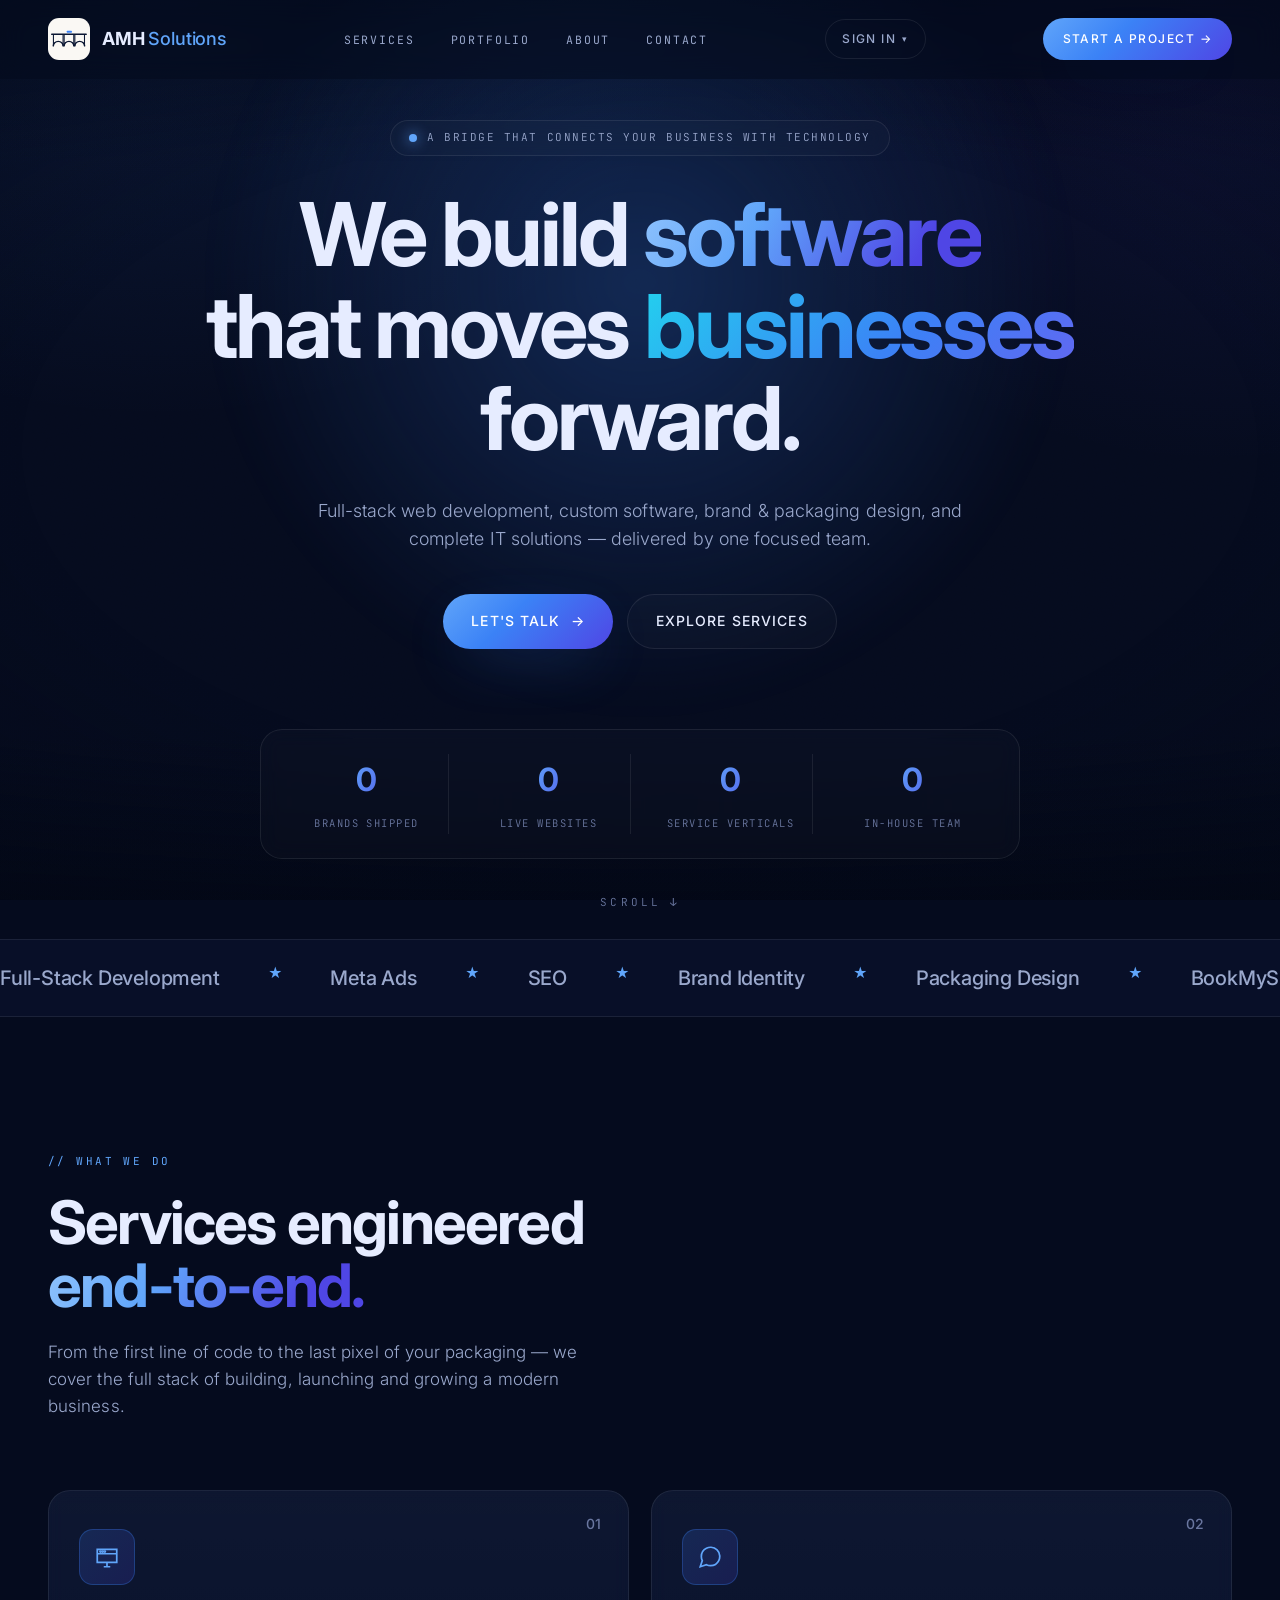
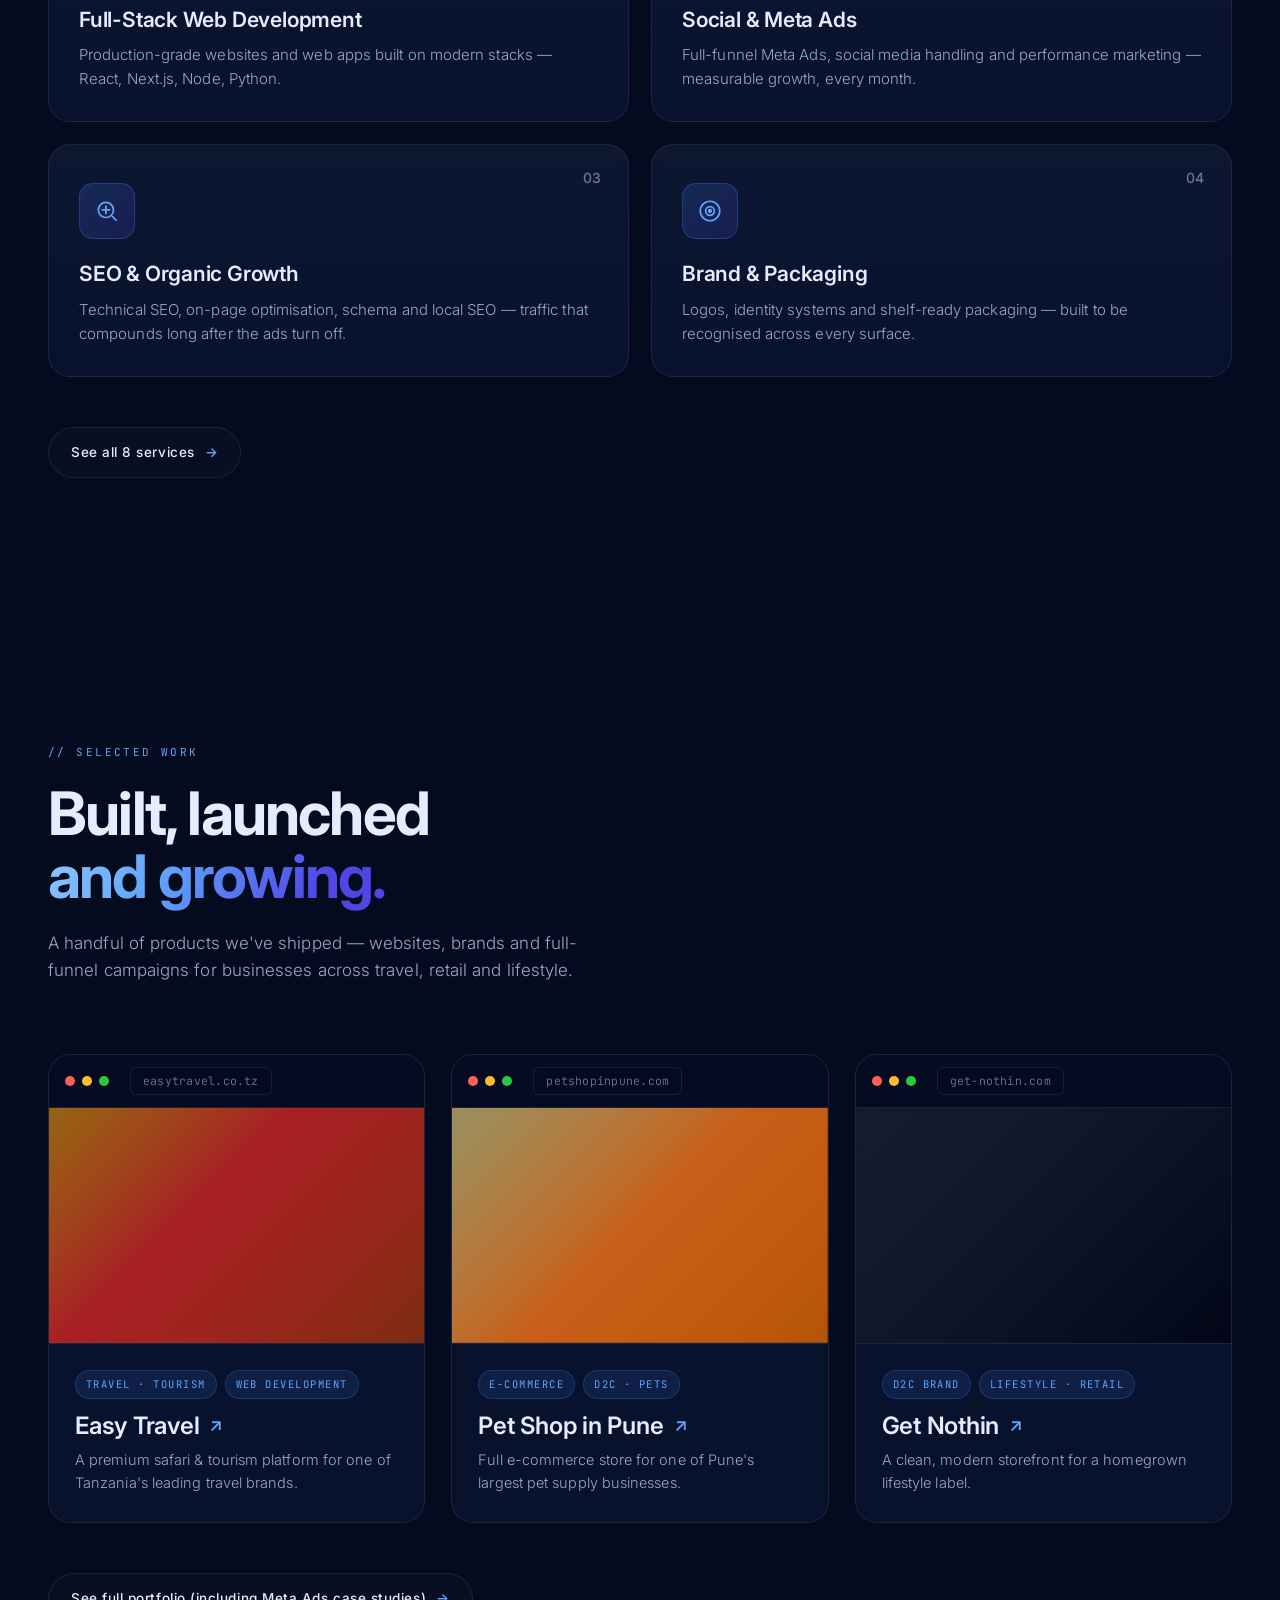
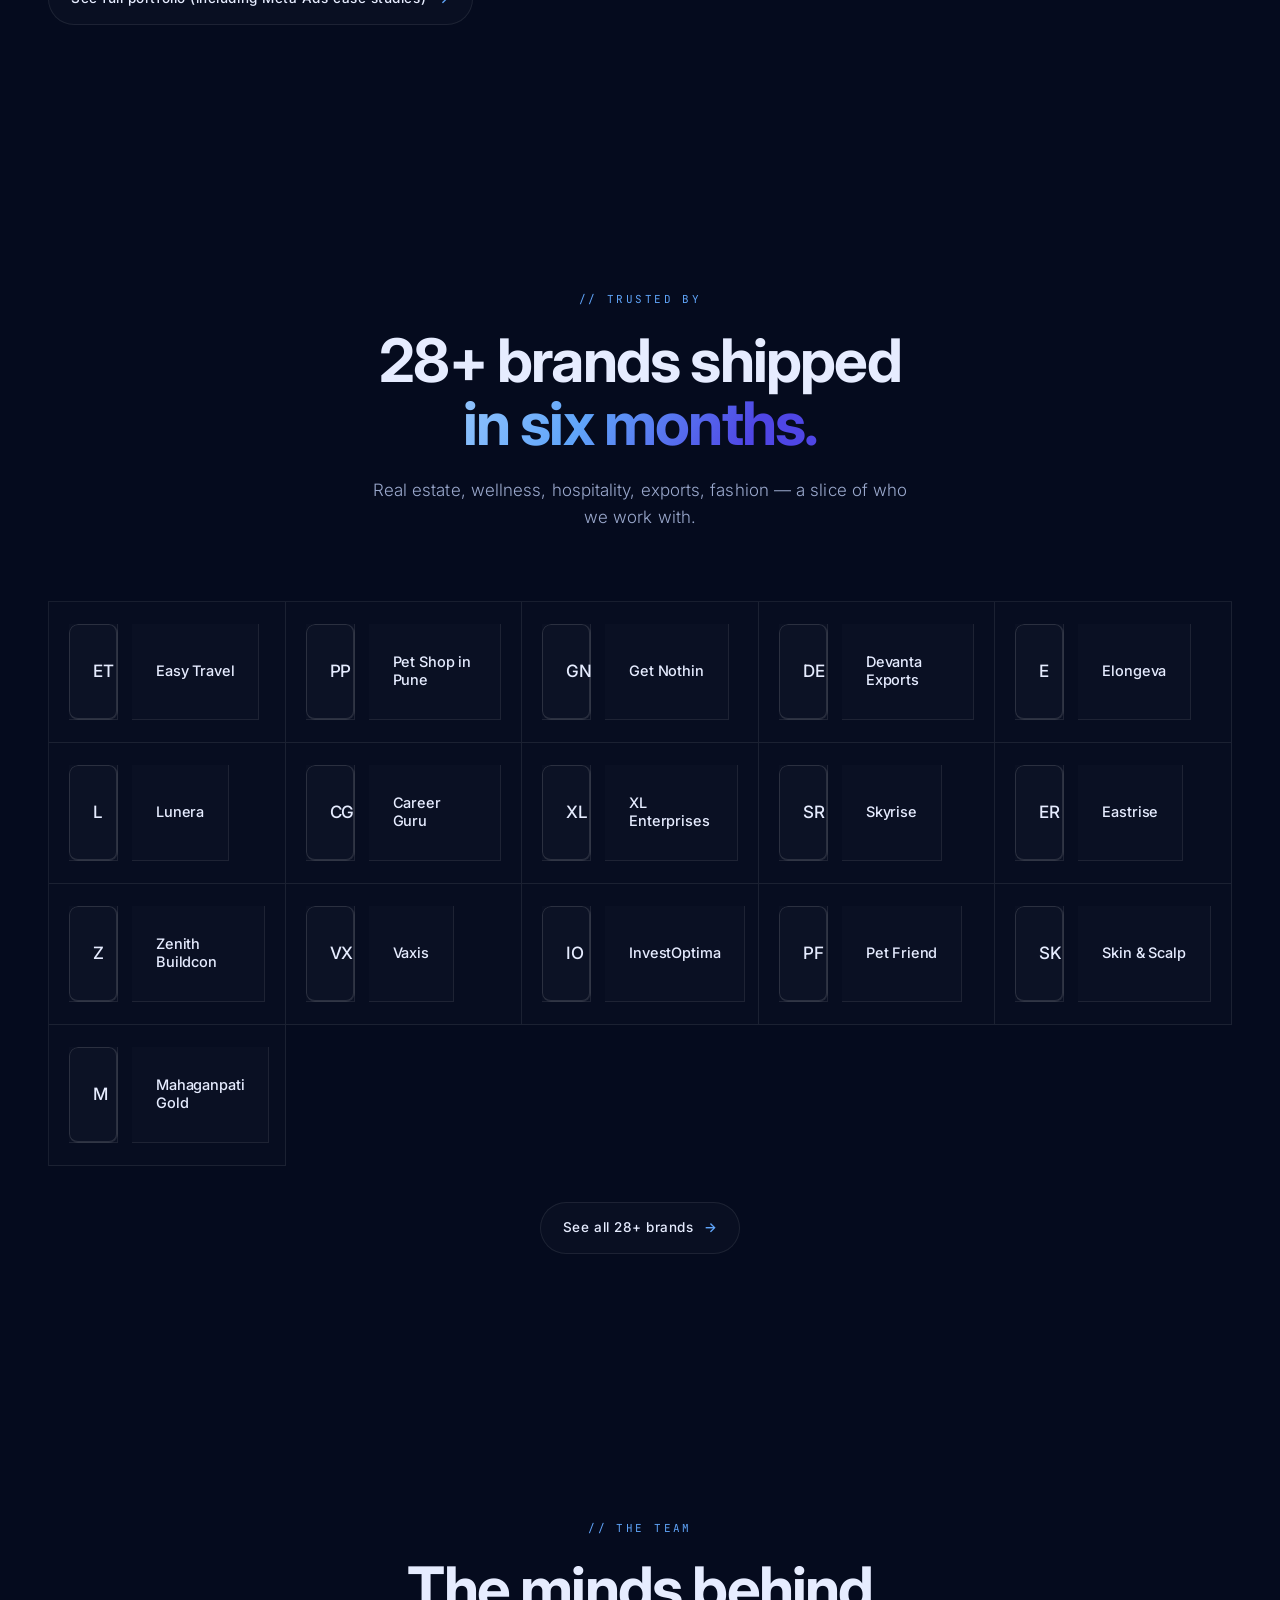
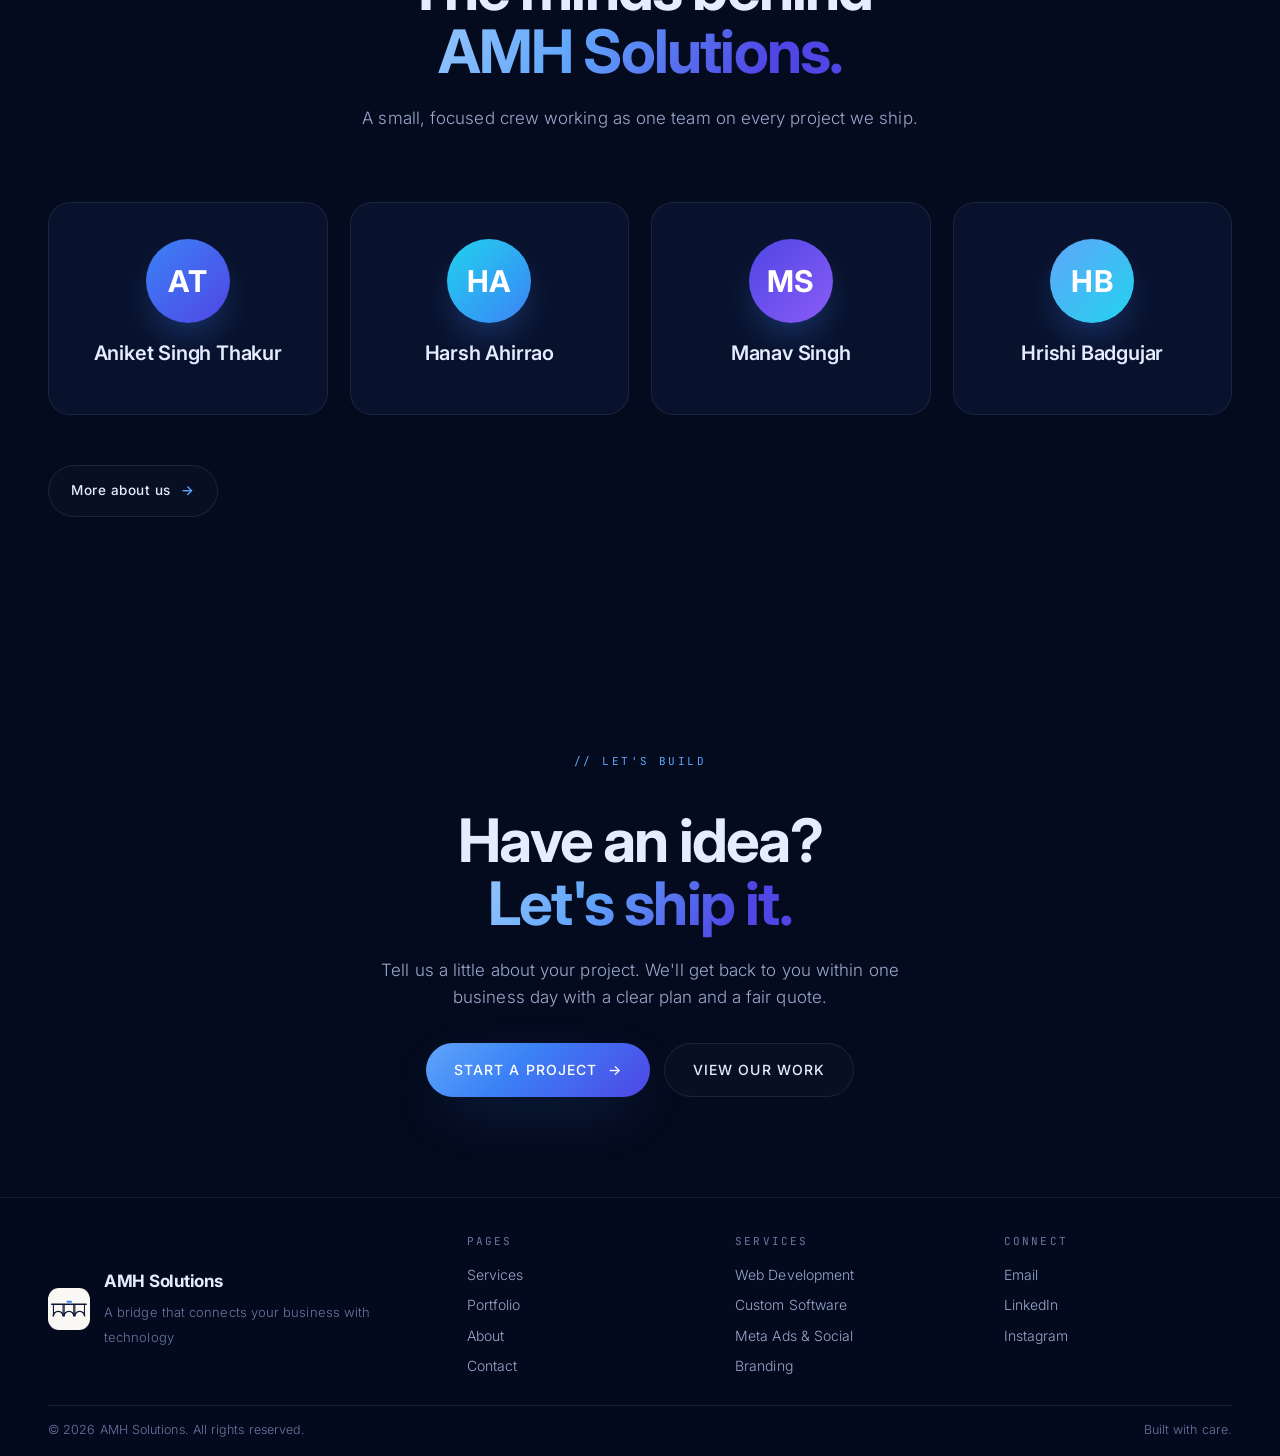
==== commit 8f5cbd75: "content: expand client showcase on home & portfolio - Home: add Pet Shop in Pune to the brands grid," ====
--- a/index.html
+++ b/index.html
@@ -222,6 +222,27 @@
       <p>Real estate, wellness, hospitality, exports, fashion — a slice of who we work with.</p>
     </div>
     <div class="brands-grid brands-logo-grid">
+      <a class="brand-tile" href="https://www.easytravel.co.tz/" target="_blank" rel="noopener">
+        <span class="brand-logo-wrap">
+          <img src="https://www.google.com/s2/favicons?domain=easytravel.co.tz&sz=128" alt="Easy Travel" loading="lazy" onerror="this.classList.add('failed')" />
+          <span class="brand-mono" style="--bc:#F59E0B">ET</span>
+        </span>
+        <span>Easy Travel</span>
+      </a>
+      <a class="brand-tile" href="https://petshopinpune.com/" target="_blank" rel="noopener">
+        <span class="brand-logo-wrap">
+          <img src="https://www.google.com/s2/favicons?domain=petshopinpune.com&sz=128" alt="Pet Shop in Pune" loading="lazy" onerror="this.classList.add('failed')" />
+          <span class="brand-mono" style="--bc:#EA580C">PP</span>
+        </span>
+        <span>Pet Shop in Pune</span>
+      </a>
+      <a class="brand-tile" href="https://get-nothin.com/" target="_blank" rel="noopener">
+        <span class="brand-logo-wrap">
+          <img src="https://www.google.com/s2/favicons?domain=get-nothin.com&sz=128" alt="Get Nothin" loading="lazy" onerror="this.classList.add('failed')" />
+          <span class="brand-mono" style="--bc:#0F172A">GN</span>
+        </span>
+        <span>Get Nothin</span>
+      </a>
       <a class="brand-tile" href="https://devantaexports.com/" target="_blank" rel="noopener">
         <span class="brand-logo-wrap">
           <img src="https://www.google.com/s2/favicons?domain=devantaexports.com&sz=128" alt="Devanta Exports" loading="lazy" onerror="this.classList.add('failed')" />
@@ -229,35 +250,92 @@
         </span>
         <span>Devanta Exports</span>
       </a>
-      <a class="brand-tile" href="https://get-nothin.com/" target="_blank" rel="noopener">
-        <span class="brand-logo-wrap">
-          <img src="https://www.google.com/s2/favicons?domain=get-nothin.com&sz=128" alt="Get Nothin" loading="lazy" onerror="this.classList.add('failed')" />
-          <span class="brand-mono" style="--bc:#0F172A">GN</span>
-        </span>
-        <span>Get Nothin</span>
-      </a>
-      <a class="brand-tile" href="https://www.easytravel.co.tz/" target="_blank" rel="noopener">
-        <span class="brand-logo-wrap">
-          <img src="https://www.google.com/s2/favicons?domain=easytravel.co.tz&sz=128" alt="Easy Travels" loading="lazy" onerror="this.classList.add('failed')" />
-          <span class="brand-mono" style="--bc:#F59E0B">ET</span>
-        </span>
-        <span>Easy Travels</span>
-      </a>
-      <a class="brand-tile" href="https://petshopinpune.com/" target="_blank" rel="noopener">
-        <span class="brand-logo-wrap">
-          <img src="https://www.google.com/s2/favicons?domain=petshopinpune.com&sz=128" alt="Pet Shop in Pune" loading="lazy" onerror="this.classList.add('failed')" />
-          <span class="brand-mono" style="--bc:#EA580C">PP</span>
-        </span>
-        <span>Pet Shop in Pune</span>
-      </a>
-      <div class="brand-tile brand-tile-more">
-        <span class="brand-logo-wrap">
-          <span class="brand-mono" style="--bc:#6366F1">+</span>
-        </span>
-        <span>& many more</span>
-      </div>
-    </div>
-    <a href="portfolio.html" class="section-link">See our work <span>→</span></a>
+      <div class="brand-tile">
+        <span class="brand-logo-wrap">
+          <img src="https://www.google.com/s2/favicons?domain=elongeva.com&sz=128" alt="Elongeva" loading="lazy" onerror="this.classList.add('failed')" />
+          <span class="brand-mono" style="--bc:#10B981">E</span>
+        </span>
+        <span>Elongeva</span>
+      </div>
+      <div class="brand-tile">
+        <span class="brand-logo-wrap">
+          <img src="https://www.google.com/s2/favicons?domain=lunera.in&sz=128" alt="Lunera" loading="lazy" onerror="this.classList.add('failed')" />
+          <span class="brand-mono" style="--bc:#EC4899">L</span>
+        </span>
+        <span>Lunera</span>
+      </div>
+      <div class="brand-tile">
+        <span class="brand-logo-wrap">
+          <img src="https://www.google.com/s2/favicons?domain=careerguruindia.in&sz=128" alt="Career Guru" loading="lazy" onerror="this.classList.add('failed')" />
+          <span class="brand-mono" style="--bc:#10B981">CG</span>
+        </span>
+        <span>Career Guru</span>
+      </div>
+      <div class="brand-tile">
+        <span class="brand-logo-wrap">
+          <img src="https://www.google.com/s2/favicons?domain=xlenterprises.in&sz=128" alt="XL Enterprises" loading="lazy" onerror="this.classList.add('failed')" />
+          <span class="brand-mono" style="--bc:#84B59F">XL</span>
+        </span>
+        <span>XL Enterprises</span>
+      </div>
+      <div class="brand-tile">
+        <span class="brand-logo-wrap">
+          <img src="https://www.google.com/s2/favicons?domain=skyrise.in&sz=128" alt="Skyrise" loading="lazy" onerror="this.classList.add('failed')" />
+          <span class="brand-mono" style="--bc:#22D3EE">SR</span>
+        </span>
+        <span>Skyrise</span>
+      </div>
+      <div class="brand-tile">
+        <span class="brand-logo-wrap">
+          <img src="https://www.google.com/s2/favicons?domain=eastrise.in&sz=128" alt="Eastrise" loading="lazy" onerror="this.classList.add('failed')" />
+          <span class="brand-mono" style="--bc:#F97316">ER</span>
+        </span>
+        <span>Eastrise</span>
+      </div>
+      <div class="brand-tile">
+        <span class="brand-logo-wrap">
+          <img src="https://www.google.com/s2/favicons?domain=zenithbuildcon.com&sz=128" alt="Zenith Buildcon" loading="lazy" onerror="this.classList.add('failed')" />
+          <span class="brand-mono" style="--bc:#7C3AED">Z</span>
+        </span>
+        <span>Zenith Buildcon</span>
+      </div>
+      <div class="brand-tile">
+        <span class="brand-logo-wrap">
+          <img src="https://www.google.com/s2/favicons?domain=vaxis.in&sz=128" alt="Vaxis" loading="lazy" onerror="this.classList.add('failed')" />
+          <span class="brand-mono" style="--bc:#65A30D">VX</span>
+        </span>
+        <span>Vaxis</span>
+      </div>
+      <div class="brand-tile">
+        <span class="brand-logo-wrap">
+          <img src="https://www.google.com/s2/favicons?domain=investoptima.com&sz=128" alt="InvestOptima" loading="lazy" onerror="this.classList.add('failed')" />
+          <span class="brand-mono" style="--bc:#A16207">IO</span>
+        </span>
+        <span>InvestOptima</span>
+      </div>
+      <div class="brand-tile">
+        <span class="brand-logo-wrap">
+          <img src="https://www.google.com/s2/favicons?domain=petfriendresort.com&sz=128" alt="Pet Friend" loading="lazy" onerror="this.classList.add('failed')" />
+          <span class="brand-mono" style="--bc:#0891B2">PF</span>
+        </span>
+        <span>Pet Friend</span>
+      </div>
+      <div class="brand-tile">
+        <span class="brand-logo-wrap">
+          <img src="https://www.google.com/s2/favicons?domain=skinandscalpsclinic.com&sz=128" alt="Skin &amp; Scalp" loading="lazy" onerror="this.classList.add('failed')" />
+          <span class="brand-mono" style="--bc:#1D4ED8">SK</span>
+        </span>
+        <span>Skin &amp; Scalp</span>
+      </div>
+      <a class="brand-tile" href="https://www.instagram.com/mahaganpati_gold_buyers" target="_blank" rel="noopener">
+        <span class="brand-logo-wrap">
+          <img src="https://www.google.com/s2/favicons?domain=mahaganpatigoldbuyers.com&sz=128" alt="Mahaganpati Gold Buyers" loading="lazy" onerror="this.classList.add('failed')" />
+          <span class="brand-mono" style="--bc:#F59E0B">M</span>
+        </span>
+        <span>Mahaganpati Gold</span>
+      </a>
+    </div>
+    <a href="portfolio.html" class="section-link">See all 28+ brands <span>→</span></a>
   </section>
 
   <!-- ============ TEAM TEASER ============ -->
--- a/styles.css
+++ b/styles.css
@@ -1041,15 +1041,6 @@
   color: var(--text);
   line-height: 1.25;
 }
-.brand-tile-more {
-  opacity: 0.7;
-  cursor: default;
-  pointer-events: none;
-}
-.brand-tile-more > span:last-child {
-  color: var(--muted);
-  font-style: italic;
-}
 .brand-mono {
   flex: 0 0 auto;
   width: 38px;
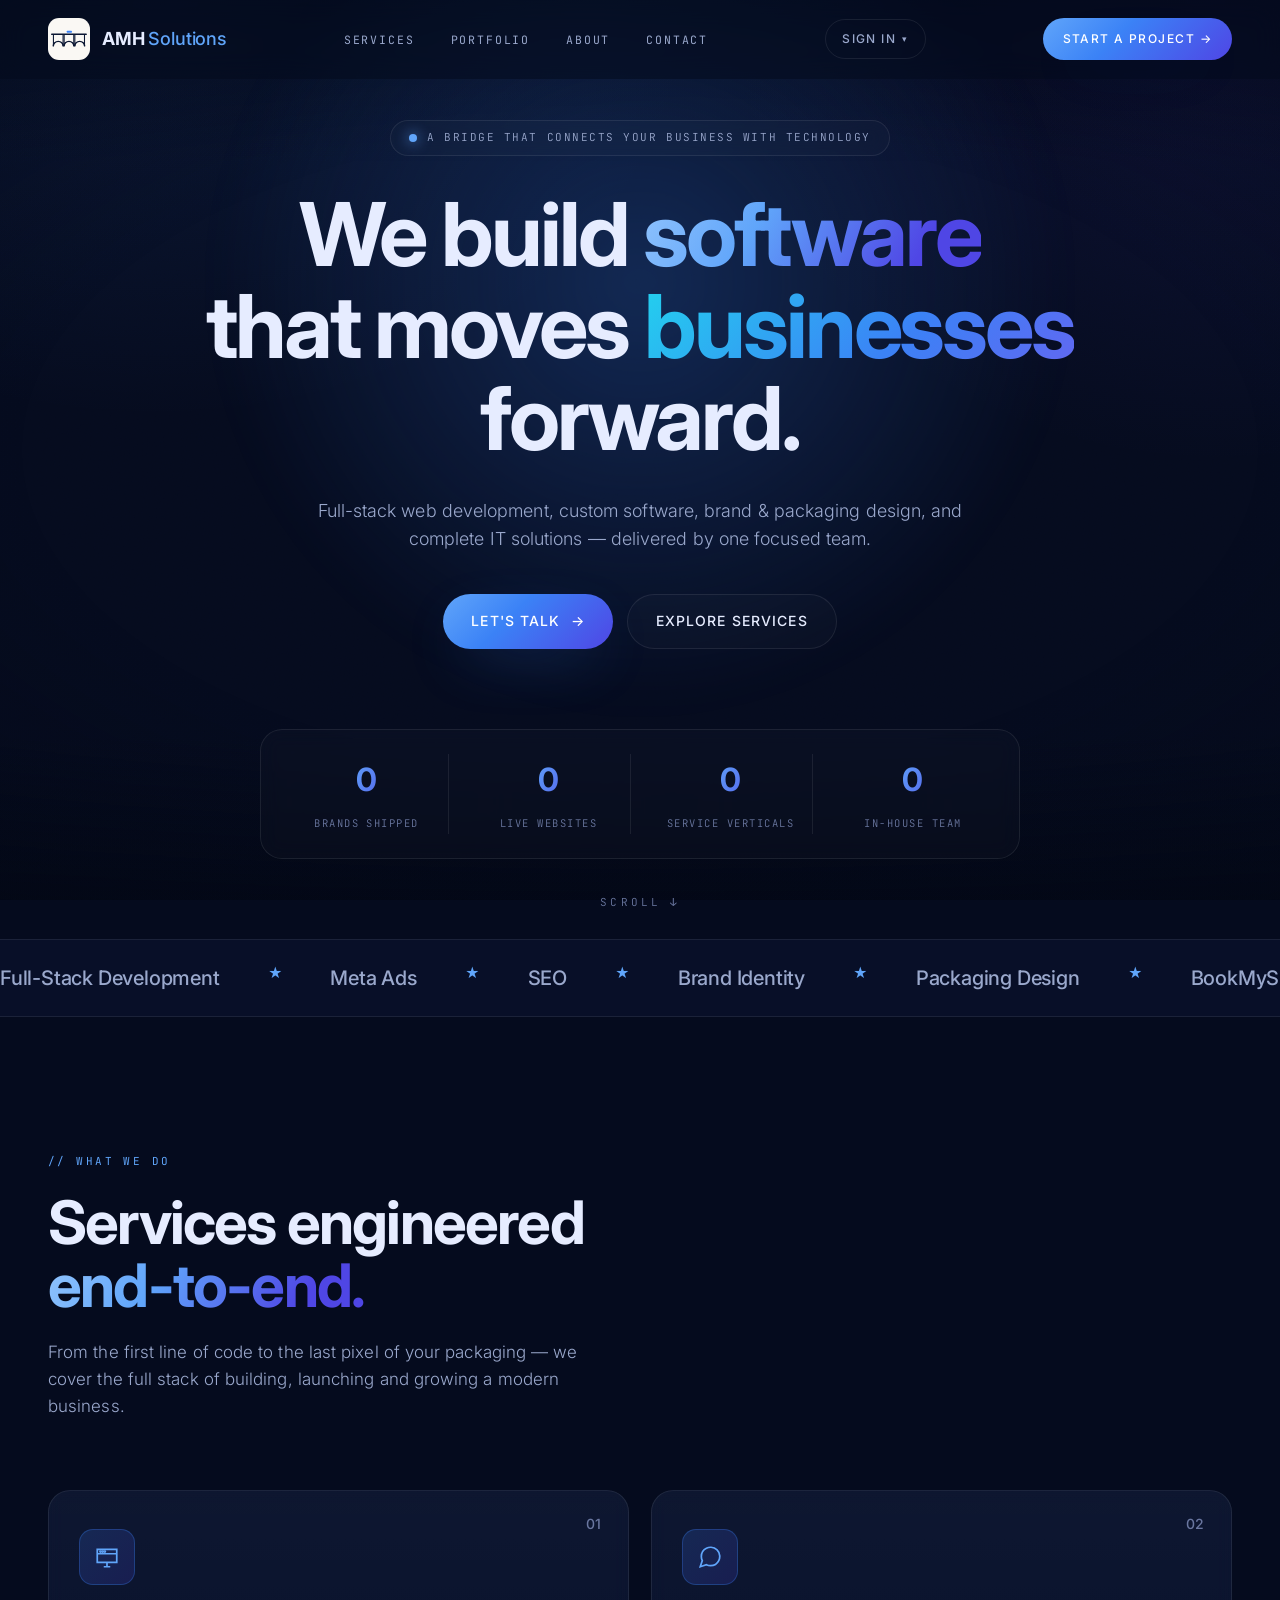
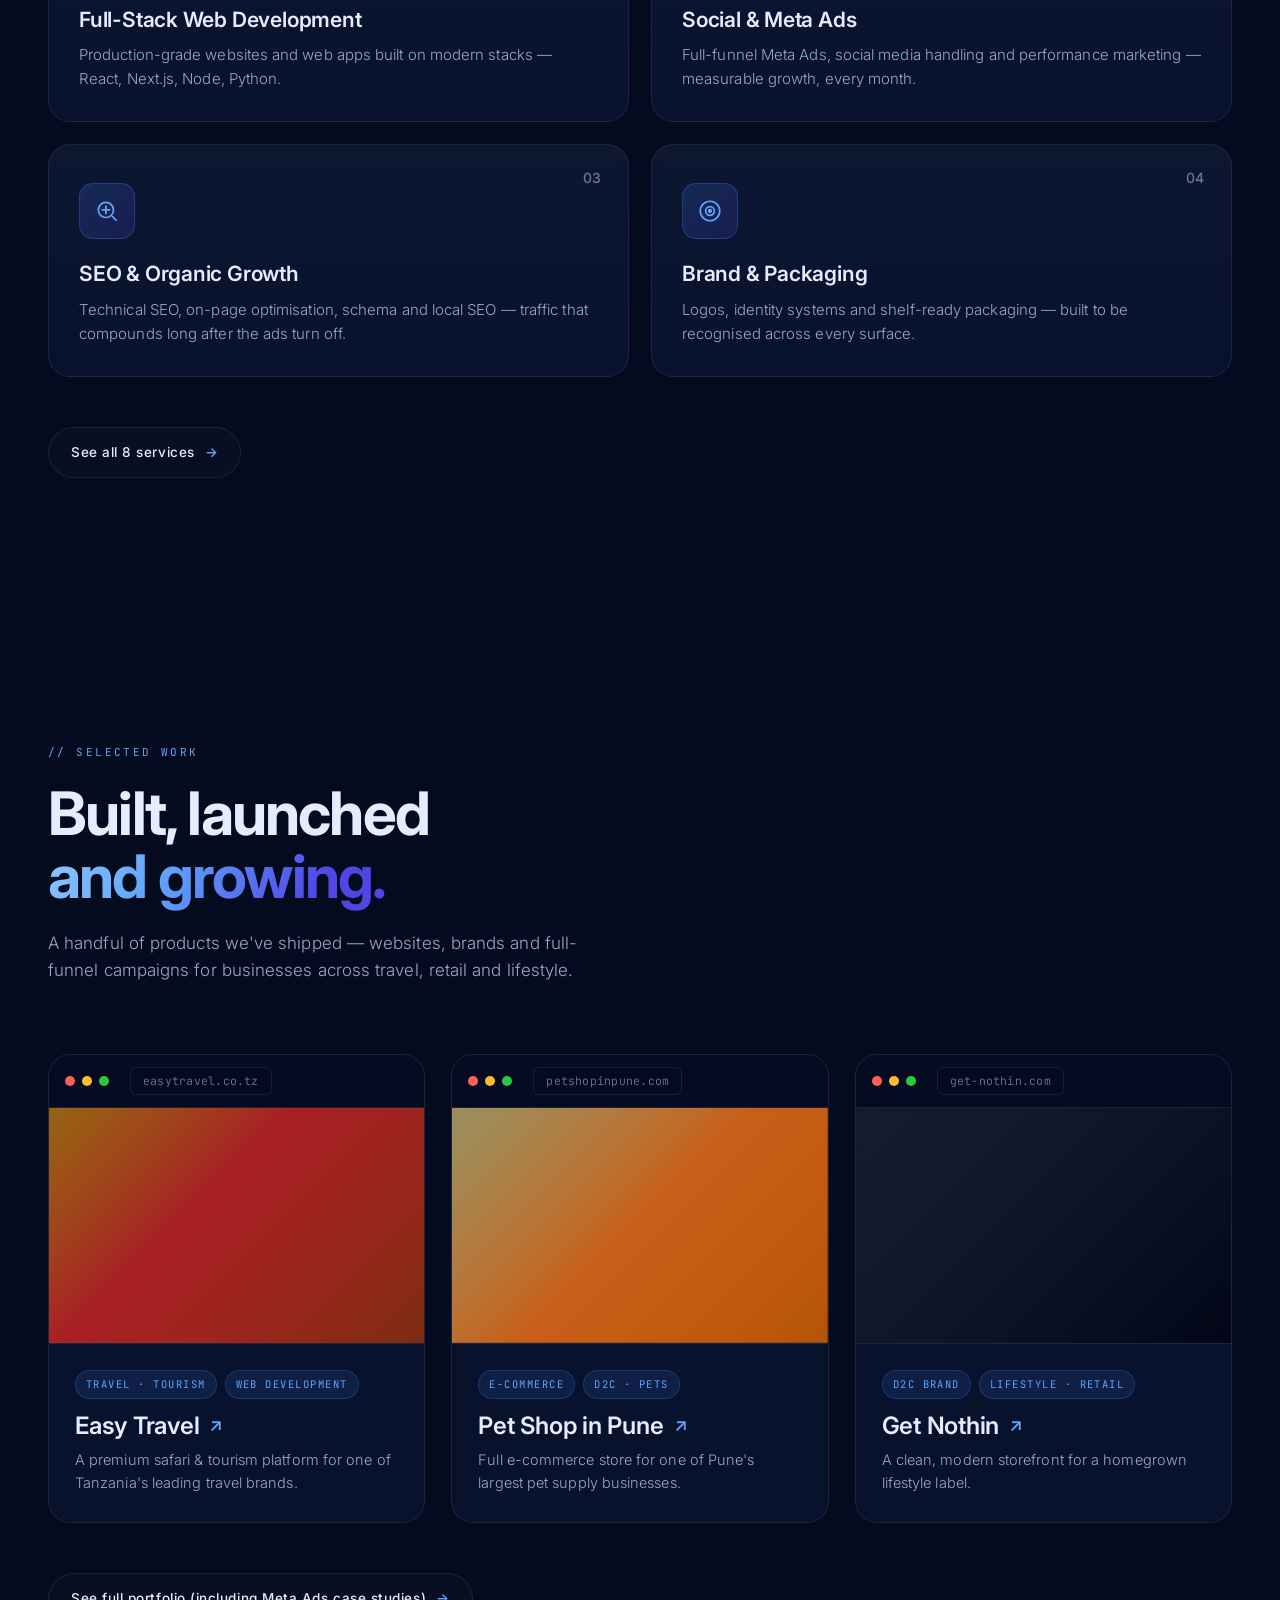
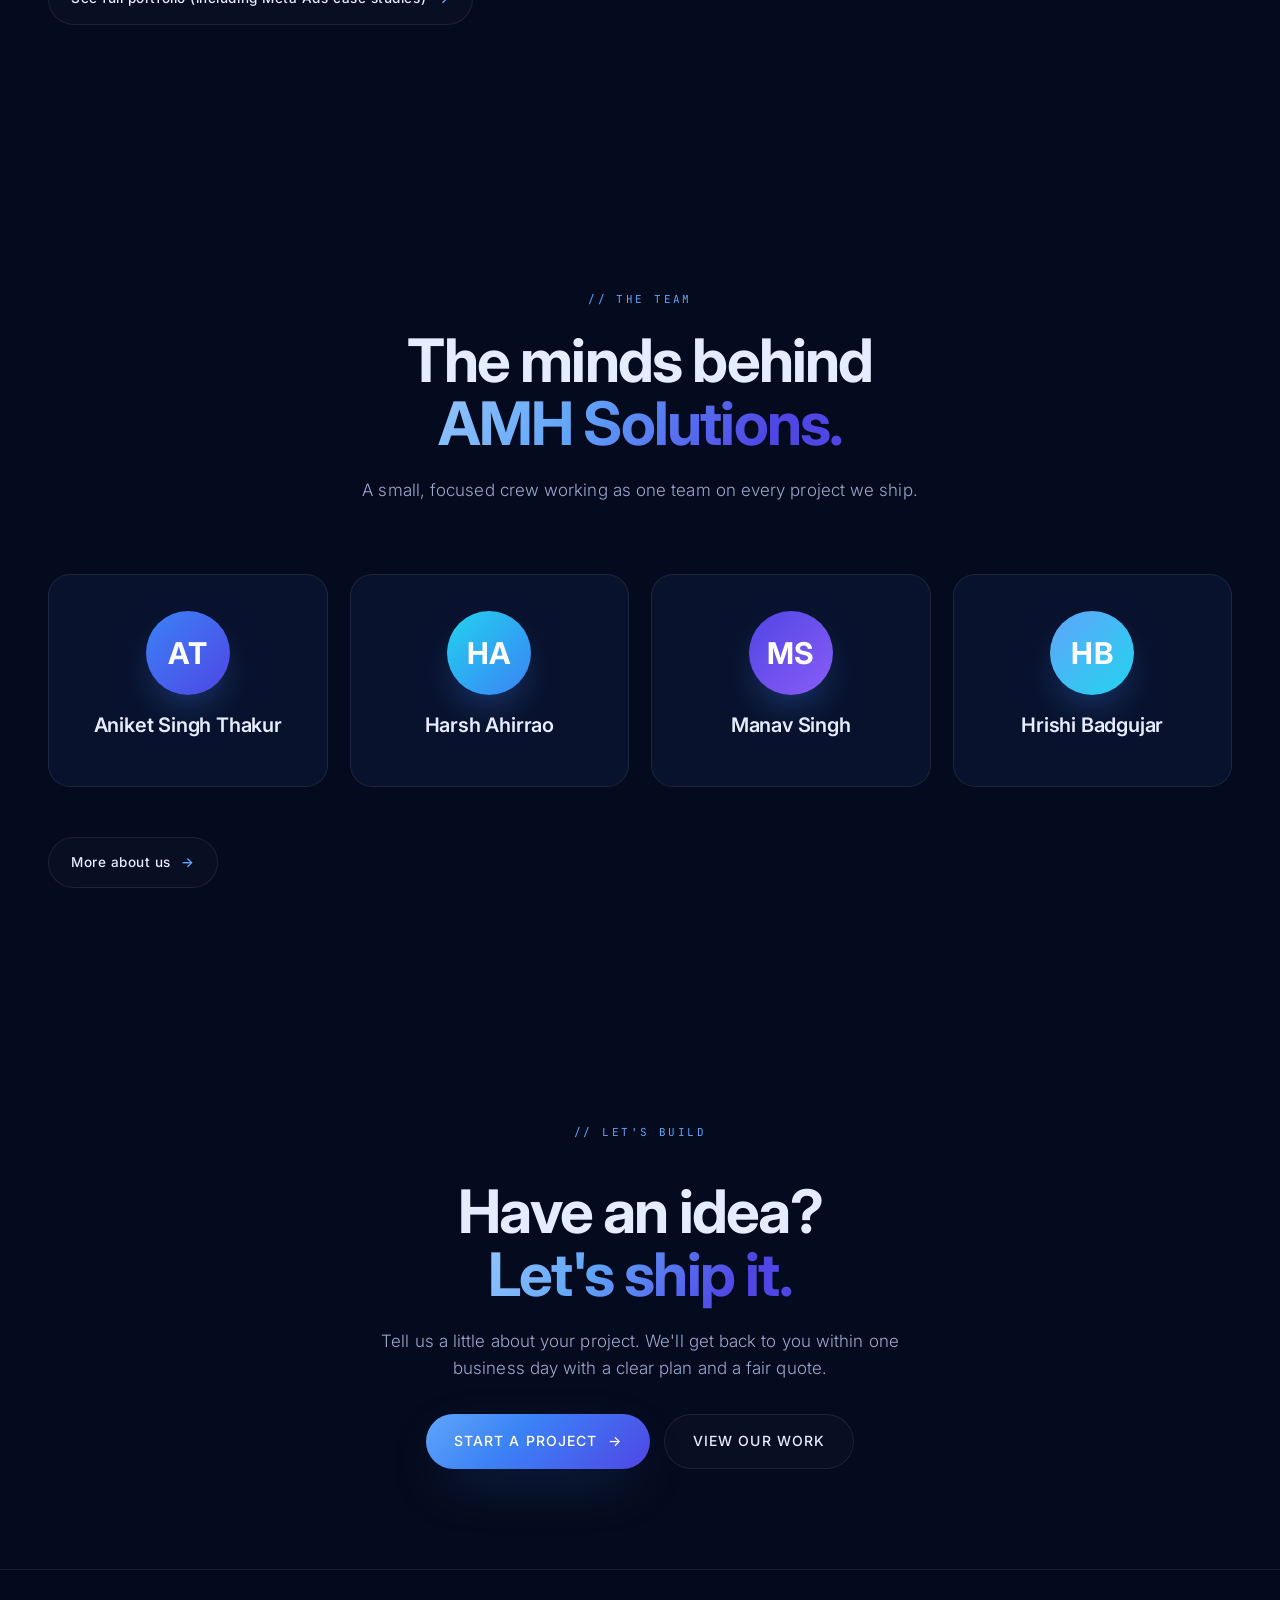
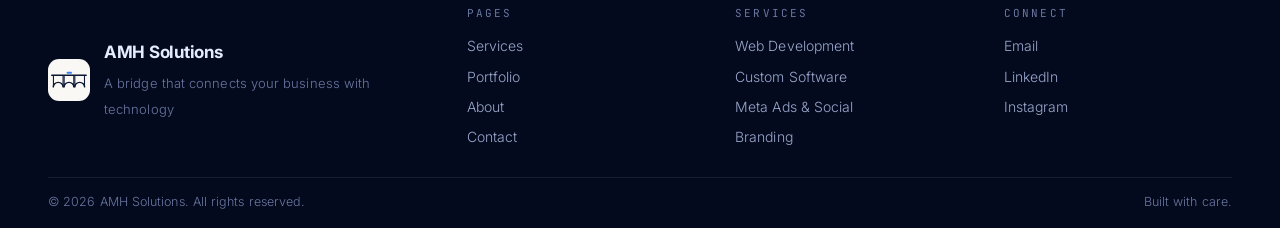
==== commit 5b8640c6: "content: remove the "Trusted by" brands logo grid from the home page" ====
--- a/index.html
+++ b/index.html
@@ -214,130 +214,6 @@
     <a href="portfolio.html" class="section-link">See full portfolio (including Meta Ads case studies) <span>→</span></a>
   </section>
 
-  <!-- ============ BRANDS STRIP (homepage) ============ -->
-  <section class="section brands brands-home">
-    <div class="section-head center">
-      <span class="kicker">// Trusted by</span>
-      <h2>28+ brands shipped<br /><span class="grad">in six months.</span></h2>
-      <p>Real estate, wellness, hospitality, exports, fashion — a slice of who we work with.</p>
-    </div>
-    <div class="brands-grid brands-logo-grid">
-      <a class="brand-tile" href="https://www.easytravel.co.tz/" target="_blank" rel="noopener">
-        <span class="brand-logo-wrap">
-          <img src="https://www.google.com/s2/favicons?domain=easytravel.co.tz&sz=128" alt="Easy Travel" loading="lazy" onerror="this.classList.add('failed')" />
-          <span class="brand-mono" style="--bc:#F59E0B">ET</span>
-        </span>
-        <span>Easy Travel</span>
-      </a>
-      <a class="brand-tile" href="https://petshopinpune.com/" target="_blank" rel="noopener">
-        <span class="brand-logo-wrap">
-          <img src="https://www.google.com/s2/favicons?domain=petshopinpune.com&sz=128" alt="Pet Shop in Pune" loading="lazy" onerror="this.classList.add('failed')" />
-          <span class="brand-mono" style="--bc:#EA580C">PP</span>
-        </span>
-        <span>Pet Shop in Pune</span>
-      </a>
-      <a class="brand-tile" href="https://get-nothin.com/" target="_blank" rel="noopener">
-        <span class="brand-logo-wrap">
-          <img src="https://www.google.com/s2/favicons?domain=get-nothin.com&sz=128" alt="Get Nothin" loading="lazy" onerror="this.classList.add('failed')" />
-          <span class="brand-mono" style="--bc:#0F172A">GN</span>
-        </span>
-        <span>Get Nothin</span>
-      </a>
-      <a class="brand-tile" href="https://devantaexports.com/" target="_blank" rel="noopener">
-        <span class="brand-logo-wrap">
-          <img src="https://www.google.com/s2/favicons?domain=devantaexports.com&sz=128" alt="Devanta Exports" loading="lazy" onerror="this.classList.add('failed')" />
-          <span class="brand-mono" style="--bc:#B45309">DE</span>
-        </span>
-        <span>Devanta Exports</span>
-      </a>
-      <div class="brand-tile">
-        <span class="brand-logo-wrap">
-          <img src="https://www.google.com/s2/favicons?domain=elongeva.com&sz=128" alt="Elongeva" loading="lazy" onerror="this.classList.add('failed')" />
-          <span class="brand-mono" style="--bc:#10B981">E</span>
-        </span>
-        <span>Elongeva</span>
-      </div>
-      <div class="brand-tile">
-        <span class="brand-logo-wrap">
-          <img src="https://www.google.com/s2/favicons?domain=lunera.in&sz=128" alt="Lunera" loading="lazy" onerror="this.classList.add('failed')" />
-          <span class="brand-mono" style="--bc:#EC4899">L</span>
-        </span>
-        <span>Lunera</span>
-      </div>
-      <div class="brand-tile">
-        <span class="brand-logo-wrap">
-          <img src="https://www.google.com/s2/favicons?domain=careerguruindia.in&sz=128" alt="Career Guru" loading="lazy" onerror="this.classList.add('failed')" />
-          <span class="brand-mono" style="--bc:#10B981">CG</span>
-        </span>
-        <span>Career Guru</span>
-      </div>
-      <div class="brand-tile">
-        <span class="brand-logo-wrap">
-          <img src="https://www.google.com/s2/favicons?domain=xlenterprises.in&sz=128" alt="XL Enterprises" loading="lazy" onerror="this.classList.add('failed')" />
-          <span class="brand-mono" style="--bc:#84B59F">XL</span>
-        </span>
-        <span>XL Enterprises</span>
-      </div>
-      <div class="brand-tile">
-        <span class="brand-logo-wrap">
-          <img src="https://www.google.com/s2/favicons?domain=skyrise.in&sz=128" alt="Skyrise" loading="lazy" onerror="this.classList.add('failed')" />
-          <span class="brand-mono" style="--bc:#22D3EE">SR</span>
-        </span>
-        <span>Skyrise</span>
-      </div>
-      <div class="brand-tile">
-        <span class="brand-logo-wrap">
-          <img src="https://www.google.com/s2/favicons?domain=eastrise.in&sz=128" alt="Eastrise" loading="lazy" onerror="this.classList.add('failed')" />
-          <span class="brand-mono" style="--bc:#F97316">ER</span>
-        </span>
-        <span>Eastrise</span>
-      </div>
-      <div class="brand-tile">
-        <span class="brand-logo-wrap">
-          <img src="https://www.google.com/s2/favicons?domain=zenithbuildcon.com&sz=128" alt="Zenith Buildcon" loading="lazy" onerror="this.classList.add('failed')" />
-          <span class="brand-mono" style="--bc:#7C3AED">Z</span>
-        </span>
-        <span>Zenith Buildcon</span>
-      </div>
-      <div class="brand-tile">
-        <span class="brand-logo-wrap">
-          <img src="https://www.google.com/s2/favicons?domain=vaxis.in&sz=128" alt="Vaxis" loading="lazy" onerror="this.classList.add('failed')" />
-          <span class="brand-mono" style="--bc:#65A30D">VX</span>
-        </span>
-        <span>Vaxis</span>
-      </div>
-      <div class="brand-tile">
-        <span class="brand-logo-wrap">
-          <img src="https://www.google.com/s2/favicons?domain=investoptima.com&sz=128" alt="InvestOptima" loading="lazy" onerror="this.classList.add('failed')" />
-          <span class="brand-mono" style="--bc:#A16207">IO</span>
-        </span>
-        <span>InvestOptima</span>
-      </div>
-      <div class="brand-tile">
-        <span class="brand-logo-wrap">
-          <img src="https://www.google.com/s2/favicons?domain=petfriendresort.com&sz=128" alt="Pet Friend" loading="lazy" onerror="this.classList.add('failed')" />
-          <span class="brand-mono" style="--bc:#0891B2">PF</span>
-        </span>
-        <span>Pet Friend</span>
-      </div>
-      <div class="brand-tile">
-        <span class="brand-logo-wrap">
-          <img src="https://www.google.com/s2/favicons?domain=skinandscalpsclinic.com&sz=128" alt="Skin &amp; Scalp" loading="lazy" onerror="this.classList.add('failed')" />
-          <span class="brand-mono" style="--bc:#1D4ED8">SK</span>
-        </span>
-        <span>Skin &amp; Scalp</span>
-      </div>
-      <a class="brand-tile" href="https://www.instagram.com/mahaganpati_gold_buyers" target="_blank" rel="noopener">
-        <span class="brand-logo-wrap">
-          <img src="https://www.google.com/s2/favicons?domain=mahaganpatigoldbuyers.com&sz=128" alt="Mahaganpati Gold Buyers" loading="lazy" onerror="this.classList.add('failed')" />
-          <span class="brand-mono" style="--bc:#F59E0B">M</span>
-        </span>
-        <span>Mahaganpati Gold</span>
-      </a>
-    </div>
-    <a href="portfolio.html" class="section-link">See all 28+ brands <span>→</span></a>
-  </section>
-
   <!-- ============ TEAM TEASER ============ -->
   <section class="section team">
     <div class="section-head center">
--- a/styles.css
+++ b/styles.css
@@ -2128,3 +2128,44 @@
   .port-hero-stats > div:nth-child(2n) { border-right: none; }
   .port-cta { padding: 80px 22px; }
 }
+
+/* ====================================================
+   PERF-LITE — low-power / touch / reduced-motion devices
+   Kills the GPU-heavy work (WebGL shader is disabled in JS)
+   and swaps frosted-glass blur for opaque surfaces so
+   low-end Android scrolls smoothly. The static gradient in
+   body::before becomes the visible backdrop.
+   ==================================================== */
+
+/* Hide the (now-unrendered) shader canvas so it can't paint. */
+.perf-lite #bgcanvas { display: none !important; }
+
+/* Richer static backdrop to stand in for the animated aurora. */
+.perf-lite body::before {
+  background:
+    radial-gradient(900px 720px at 12% 0%,   rgba(59, 130, 246, 0.15), transparent 60%),
+    radial-gradient(820px 720px at 92% 5%,    rgba(79, 70, 229, 0.15), transparent 62%),
+    radial-gradient(760px 900px at 50% 112%,  rgba(34, 211, 238, 0.07), transparent 60%),
+    #050B1E;
+}
+
+/* backdrop-filter (14 of them) is the costliest per-frame paint on low-end
+   GPUs. Drop it everywhere and lean on opaque backgrounds instead. */
+.perf-lite *,
+.perf-lite *::before,
+.perf-lite *::after {
+  backdrop-filter: none !important;
+  -webkit-backdrop-filter: none !important;
+}
+
+/* The nav overlays scrolling content, so give it a solid, legible fill now
+   that the blur is gone. */
+.perf-lite .nav { background: rgba(6, 12, 32, 0.92); }
+.perf-lite .nav.scrolled { background: rgba(6, 12, 32, 0.97); }
+
+/* mix-blend-mode compositing is expensive; the grain adds little on mobile. */
+.perf-lite .bg-grain { display: none; }
+
+/* Safety net: if any split-text spans exist, keep them fully visible
+   (JS skips splitting on lite, but this guards the reveal state too). */
+.perf-lite .split-char { transform: none !important; opacity: 1 !important; }
